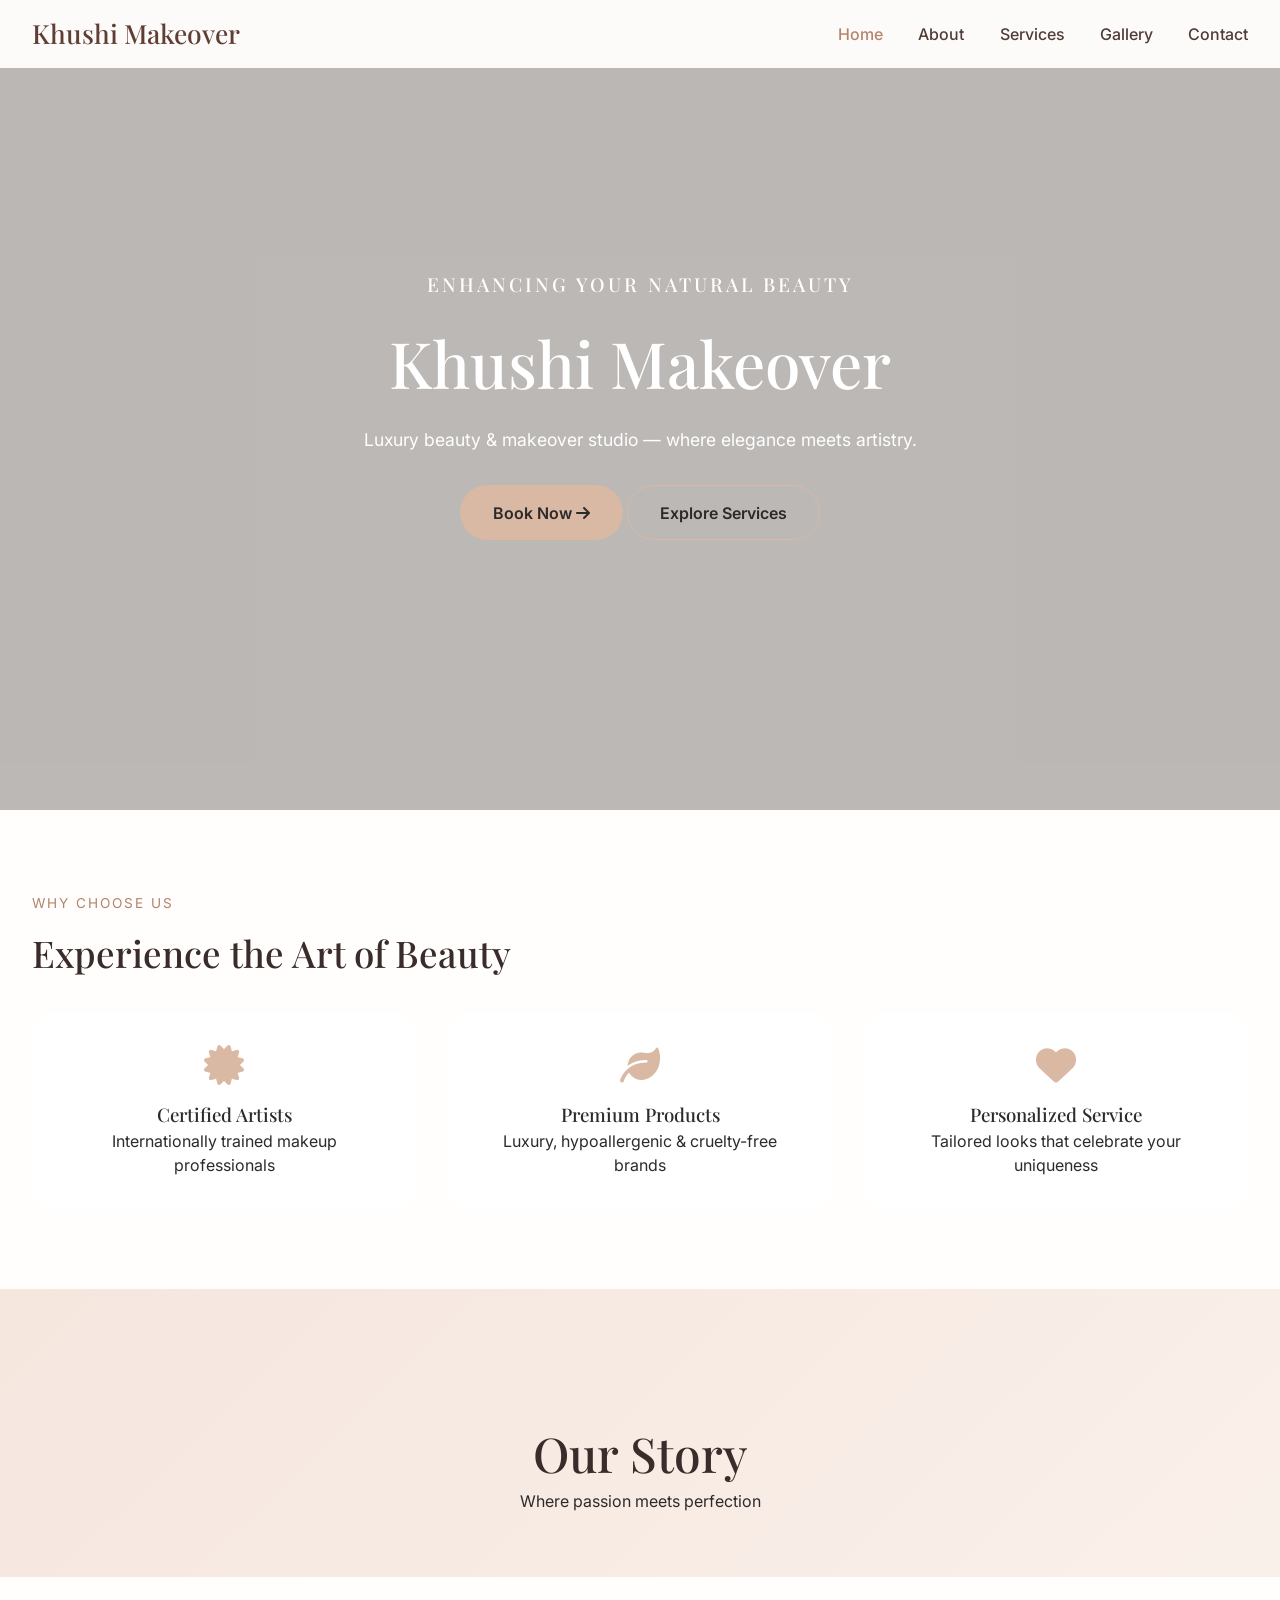
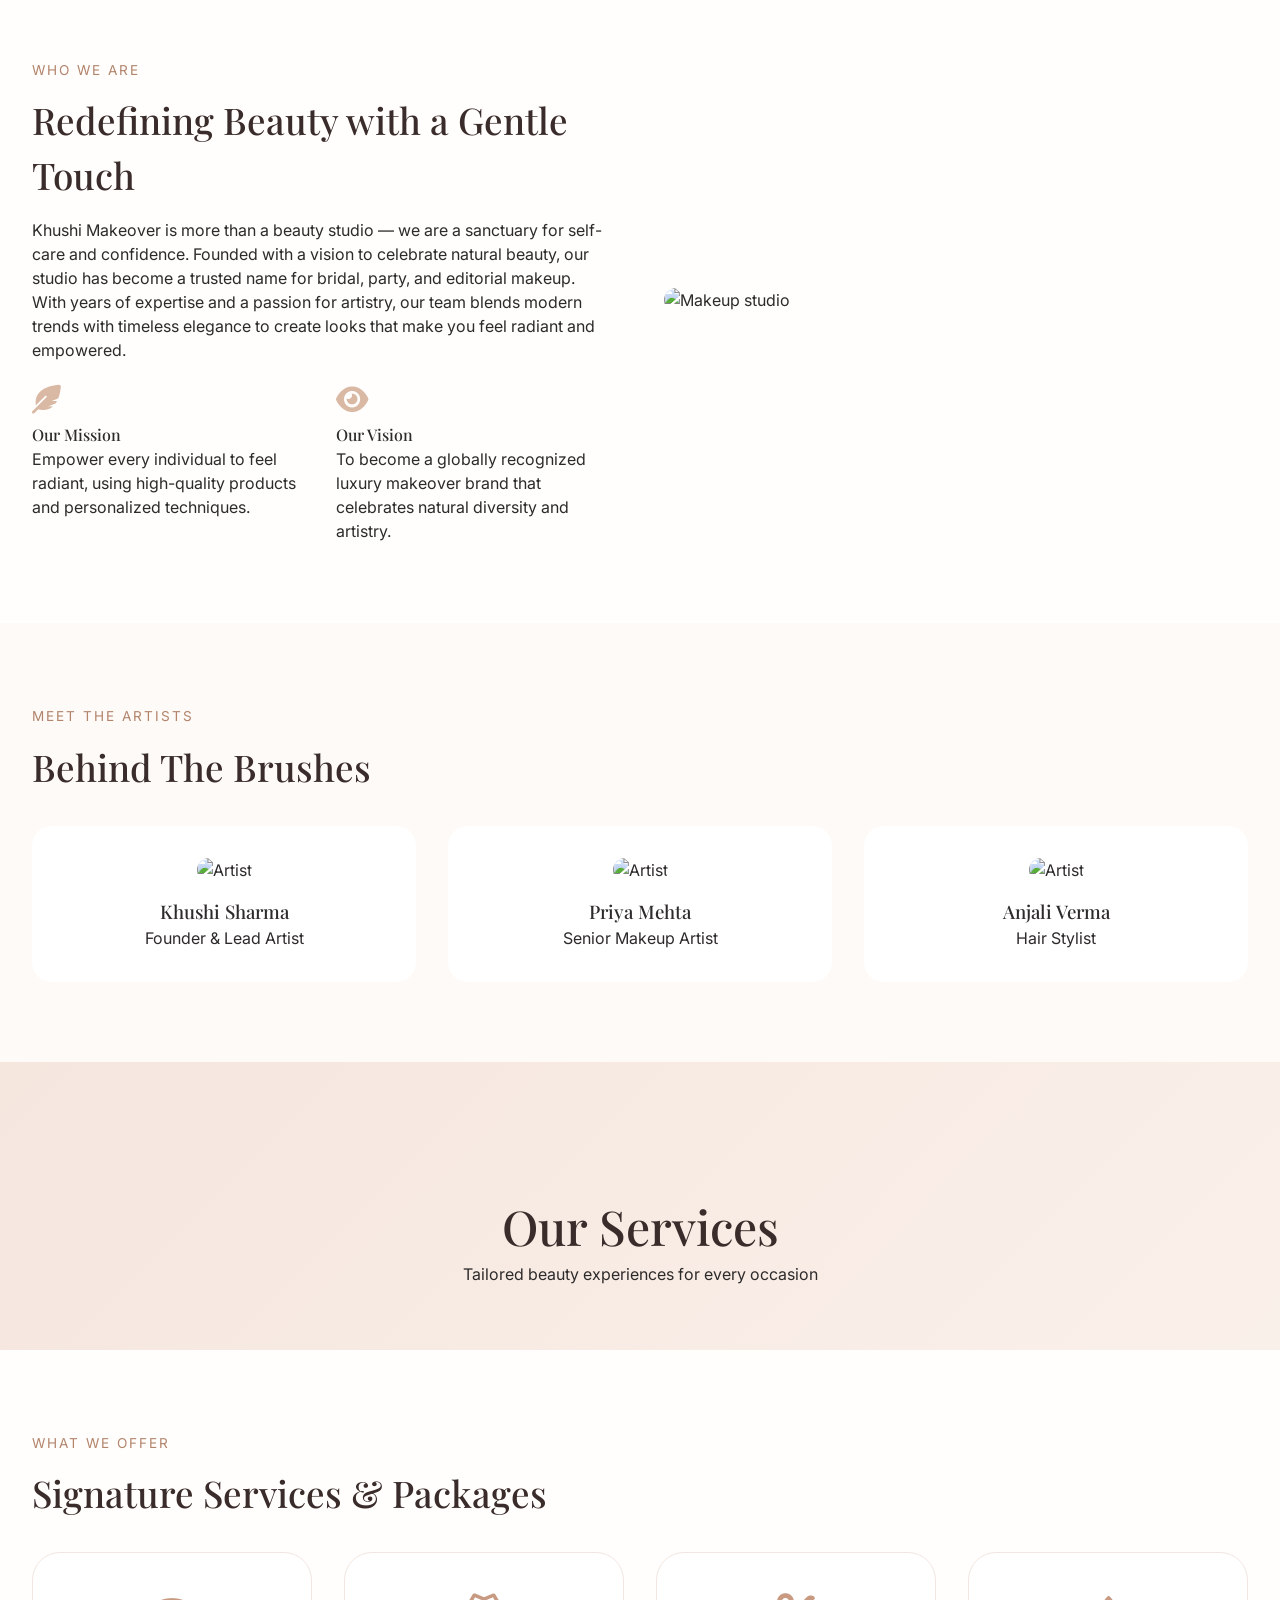
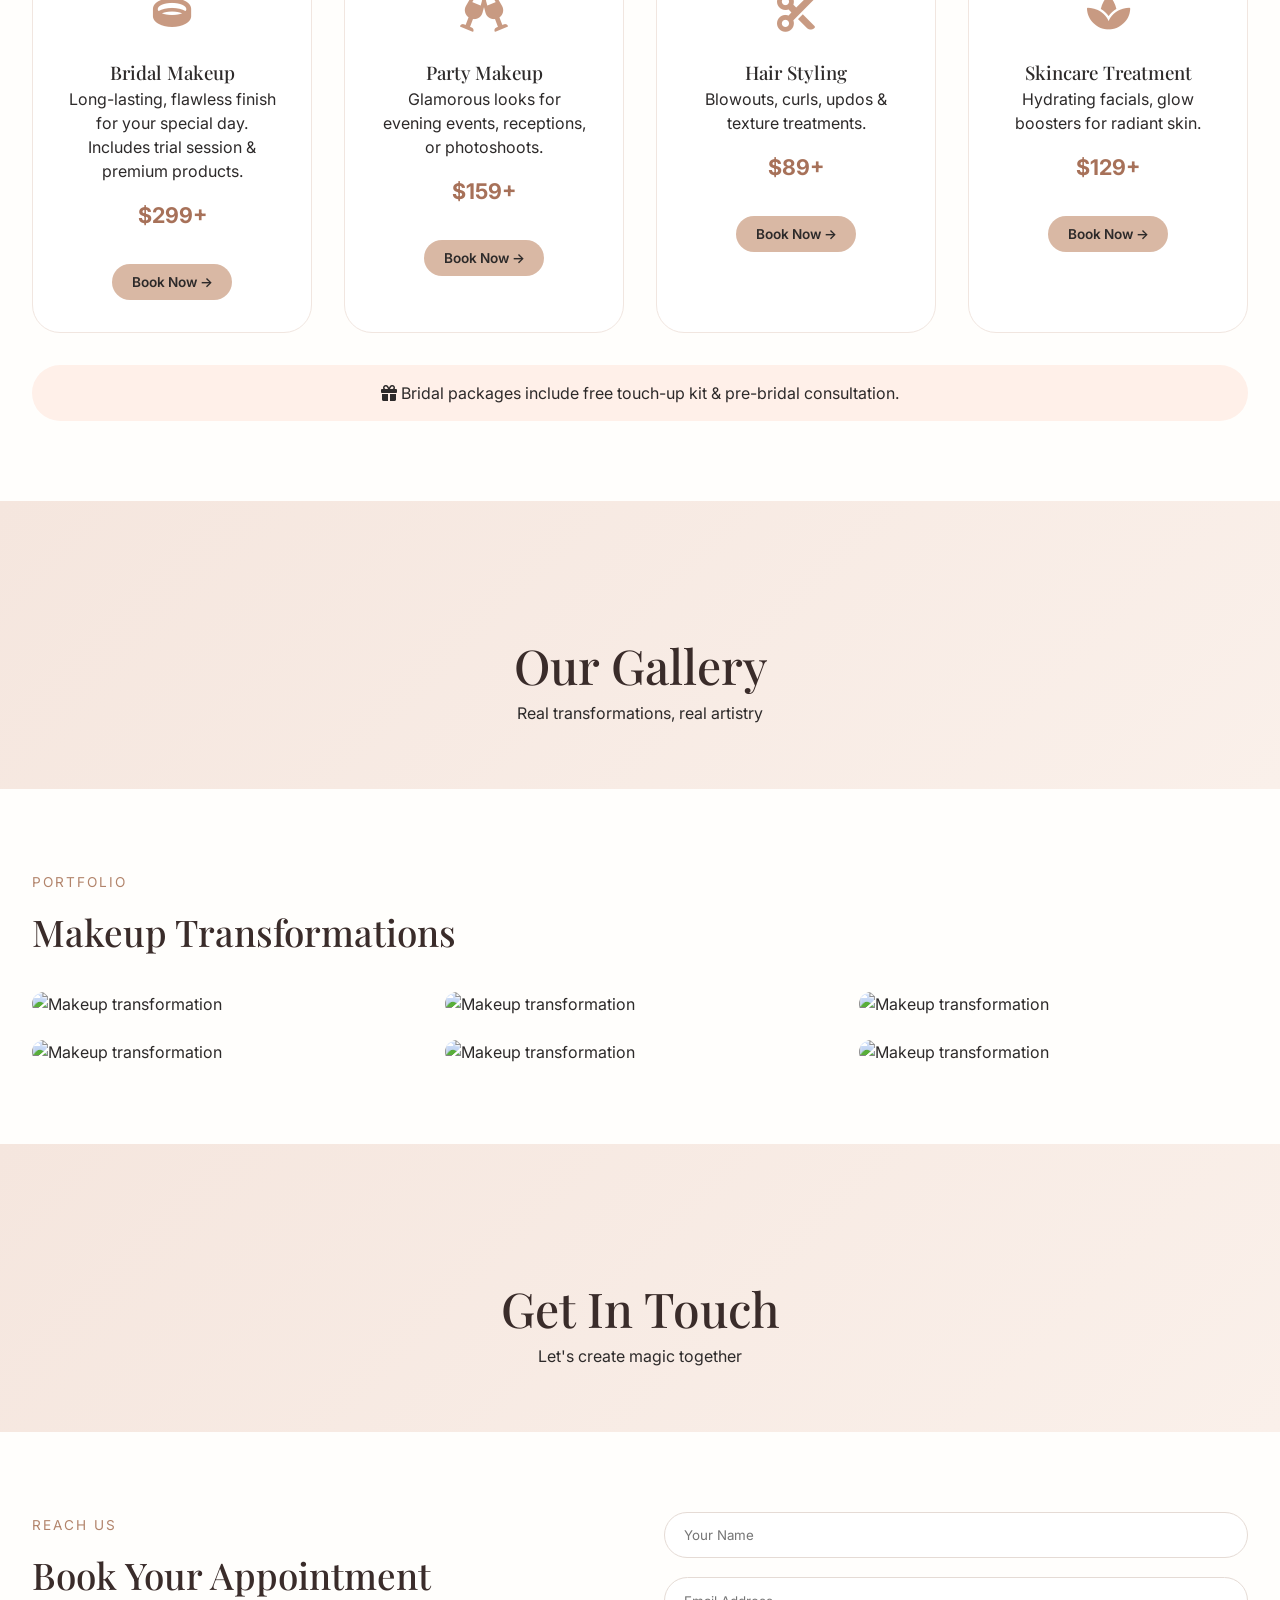
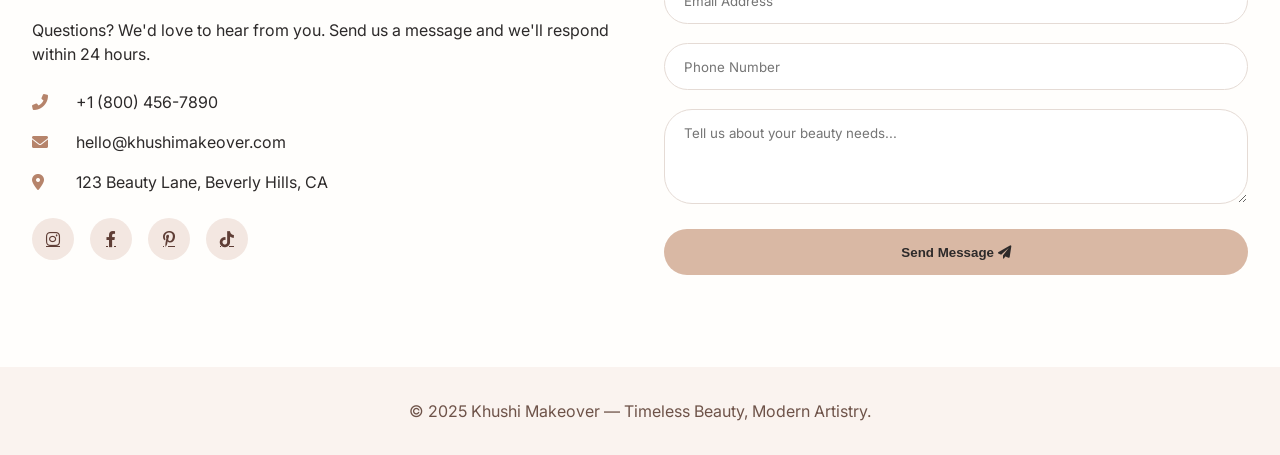
==== index.html @ b88fd7d0 "first commit" ====
<!DOCTYPE html>
<html lang="en">
<head>
  <meta charset="UTF-8">
  <meta name="viewport" content="width=device-width, initial-scale=1.0, viewport-fit=cover">
  <title>Khushi Makeover | Home - Enhancing Natural Beauty</title>
  <link href="https://fonts.googleapis.com/css2?family=Inter:opsz,wght@14..32,300;400;500;600;700&family=Playfair+Display:ital,wght@0,400;0,500;0,600;1,400&display=swap" rel="stylesheet">
  <link rel="stylesheet" href="https://cdnjs.cloudflare.com/ajax/libs/font-awesome/6.0.0-beta3/css/all.min.css">
  <link rel="stylesheet" href="style.css">
  <link rel="stylesheet" href="responsive.css">
</head>
<body>
  <header class="header">
    <div class="container nav-container">
      <div class="logo">
        <h1>Khushi Makeover</h1>
      </div>
      <button class="mobile-toggle" id="mobileToggle" aria-label="Menu">
        <i class="fas fa-bars"></i>
      </button>
      <nav class="navbar" id="navbar">
        <ul>
          <li><a href="index.html" class="active">Home</a></li>
          <li><a href="about.html">About</a></li>
          <li><a href="services.html">Services</a></li>
          <li><a href="gallery.html">Gallery</a></li>
          <li><a href="contact.html">Contact</a></li>
        </ul>
      </nav>
    </div>
  </header>

  <main>
    <section class="hero">
      <div class="hero-overlay"></div>
      <div class="container hero-content">
        <h2 class="hero-tagline">Enhancing Your Natural Beauty</h2>
        <h1 class="hero-brand">Khushi Makeover</h1>
        <p class="hero-desc">Luxury beauty & makeover studio — where elegance meets artistry.</p>
        <a href="contact.html" class="btn btn-primary cta-btn">Book Now <i class="fas fa-arrow-right"></i></a>
        <a href="services.html" class="btn btn-outline">Explore Services</a>
      </div>
    </section>

    <section class="features-preview section-pad">
      <div class="container">
        <div class="section-header">
          <span class="section-subtitle">Why Choose Us</span>
          <h2 class="section-title">Experience the Art of Beauty</h2>
        </div>
        <div class="features-grid">
          <div class="feature-item">
            <i class="fas fa-certificate"></i>
            <h3>Certified Artists</h3>
            <p>Internationally trained makeup professionals</p>
          </div>
          <div class="feature-item">
            <i class="fas fa-leaf"></i>
            <h3>Premium Products</h3>
            <p>Luxury, hypoallergenic & cruelty-free brands</p>
          </div>
          <div class="feature-item">
            <i class="fas fa-heart"></i>
            <h3>Personalized Service</h3>
            <p>Tailored looks that celebrate your uniqueness</p>
          </div>
        </div>
      </div>
    </section>
  </main>

  <main>
    <section class="page-hero about-hero">
      <div class="container">
        <h1>Our Story</h1>
        <p>Where passion meets perfection</p>
      </div>
    </section>

    <section class="about-main section-pad">
      <div class="container about-grid">
        <div class="about-text">
          <span class="section-subtitle">Who We Are</span>
          <h2 class="section-title">Redefining Beauty with a Gentle Touch</h2>
          <p>Khushi Makeover is more than a beauty studio — we are a sanctuary for self-care and confidence. Founded with a vision to celebrate natural beauty, our studio has become a trusted name for bridal, party, and editorial makeup.</p>
          <p>With years of expertise and a passion for artistry, our team blends modern trends with timeless elegance to create looks that make you feel radiant and empowered.</p>
          <div class="mission-vision">
            <div class="mv-block">
              <i class="fas fa-feather-alt"></i>
              <h4>Our Mission</h4>
              <p>Empower every individual to feel radiant, using high-quality products and personalized techniques.</p>
            </div>
            <div class="mv-block">
              <i class="fas fa-eye"></i>
              <h4>Our Vision</h4>
              <p>To become a globally recognized luxury makeover brand that celebrates natural diversity and artistry.</p>
            </div>
          </div>
        </div>
        <div class="about-image">
          <img src="https://images.unsplash.com/photo-1522335789203-aabd1fc54bc9?ixlib=rb-4.0.3&auto=format&fit=crop&w=800&q=80" alt="Makeup studio">
        </div>
      </div>
    </section>

    <section class="team-section section-pad light-bg">
      <div class="container">
        <div class="section-header">
          <span class="section-subtitle">Meet The Artists</span>
          <h2 class="section-title">Behind The Brushes</h2>
        </div>
        <div class="team-grid">
          <div class="team-card">
            <img src="https://images.unsplash.com/photo-1531123897727-8f129e1688ce?ixlib=rb-4.0.3&auto=format&fit=crop&w=400&q=80" alt="Artist">
            <h3>Khushi Sharma</h3>
            <p>Founder & Lead Artist</p>
          </div>
          <div class="team-card">
            <img src="https://images.unsplash.com/photo-1529626455594-4ff0802cfb7e?ixlib=rb-4.0.3&auto=format&fit=crop&w=400&q=80" alt="Artist">
            <h3>Priya Mehta</h3>
            <p>Senior Makeup Artist</p>
          </div>
          <div class="team-card">
            <img src="https://images.unsplash.com/photo-1534528741775-53994a69daeb?ixlib=rb-4.0.3&auto=format&fit=crop&w=400&q=80" alt="Artist">
            <h3>Anjali Verma</h3>
            <p>Hair Stylist</p>
          </div>
        </div>
      </div>
    </section>
  </main>

  <main>
    <section class="page-hero services-hero">
      <div class="container">
        <h1>Our Services</h1>
        <p>Tailored beauty experiences for every occasion</p>
      </div>
    </section>

    <section class="services-main section-pad">
      <div class="container">
        <div class="section-header">
          <span class="section-subtitle">What We Offer</span>
          <h2 class="section-title">Signature Services & Packages</h2>
        </div>
        <div class="services-grid">
          <div class="service-card">
            <div class="card-icon"><i class="fas fa-ring"></i></div>
            <h3>Bridal Makeup</h3>
            <p>Long-lasting, flawless finish for your special day. Includes trial session & premium products.</p>
            <div class="price">$299+</div>
            <a href="contact.html" class="btn-small">Book Now →</a>
          </div>
          <div class="service-card">
            <div class="card-icon"><i class="fas fa-glass-cheers"></i></div>
            <h3>Party Makeup</h3>
            <p>Glamorous looks for evening events, receptions, or photoshoots.</p>
            <div class="price">$159+</div>
            <a href="contact.html" class="btn-small">Book Now →</a>
          </div>
          <div class="service-card">
            <div class="card-icon"><i class="fas fa-cut"></i></div>
            <h3>Hair Styling</h3>
            <p>Blowouts, curls, updos & texture treatments.</p>
            <div class="price">$89+</div>
            <a href="contact.html" class="btn-small">Book Now →</a>
          </div>
          <div class="service-card">
            <div class="card-icon"><i class="fas fa-spa"></i></div>
            <h3>Skincare Treatment</h3>
            <p>Hydrating facials, glow boosters for radiant skin.</p>
            <div class="price">$129+</div>
            <a href="contact.html" class="btn-small">Book Now →</a>
          </div>
        </div>
        <div class="packages-info">
          <p><i class="fas fa-gift"></i> Bridal packages include free touch-up kit & pre-bridal consultation.</p>
        </div>
      </div>
    </section>
  </main>

  <main>
    <section class="page-hero gallery-hero">
      <div class="container">
        <h1>Our Gallery</h1>
        <p>Real transformations, real artistry</p>
      </div>
    </section>

    <section class="gallery-main section-pad">
      <div class="container">
        <div class="section-header">
          <span class="section-subtitle">Portfolio</span>
          <h2 class="section-title">Makeup Transformations</h2>
        </div>
        <div class="gallery-grid" id="galleryGrid"></div>
      </div>
      <div id="lightbox" class="lightbox">
        <span class="close-lightbox">&times;</span>
        <img class="lightbox-img" id="lightboxImg" alt="Expanded view">
      </div>
    </section>
  </main>

    <main>
    <section class="page-hero contact-hero">
      <div class="container">
        <h1>Get In Touch</h1>
        <p>Let's create magic together</p>
      </div>
    </section>

    <section class="contact-main section-pad">
      <div class="container contact-wrapper">
        <div class="contact-info">
          <span class="section-subtitle">Reach Us</span>
          <h2 class="section-title">Book Your Appointment</h2>
          <p>Questions? We'd love to hear from you. Send us a message and we'll respond within 24 hours.</p>
          <ul class="contact-details">
            <li><i class="fas fa-phone-alt"></i> +1 (800) 456-7890</li>
            <li><i class="fas fa-envelope"></i> hello@khushimakeover.com</li>
            <li><i class="fas fa-map-marker-alt"></i> 123 Beauty Lane, Beverly Hills, CA</li>
          </ul>
          <div class="social-icons">
            <a href="#"><i class="fab fa-instagram"></i></a>
            <a href="#"><i class="fab fa-facebook-f"></i></a>
            <a href="#"><i class="fab fa-pinterest-p"></i></a>
            <a href="#"><i class="fab fa-tiktok"></i></a>
          </div>
        </div>
        <div class="contact-form">
          <form id="contactForm">
            <div class="input-group">
              <input type="text" id="name" placeholder="Your Name" required>
            </div>
            <div class="input-group">
              <input type="email" id="email" placeholder="Email Address" required>
            </div>
            <div class="input-group">
              <input type="tel" id="phone" placeholder="Phone Number">
            </div>
            <div class="input-group">
              <textarea id="message" rows="4" placeholder="Tell us about your beauty needs..."></textarea>
            </div>
            <button type="submit" class="btn btn-primary full-width">Send Message <i class="fas fa-paper-plane"></i></button>
            <p id="formFeedback" class="form-feedback"></p>
          </form>
        </div>
      </div>
    </section>
  </main>

  <footer class="footer">
    <div class="container footer-container">
      <p>&copy; 2025 Khushi Makeover — Timeless Beauty, Modern Artistry.</p>
    </div>
  </footer>
  <script src="script.js"></script>
</body>
</html>
---- style.css ----
* {
  margin: 0;
  padding: 0;
  box-sizing: border-box;
}

body {
  font-family: 'Inter', sans-serif;
  background-color: #fffefc;
  color: #2d2a2a;
  line-height: 1.5;
}

.container {
  max-width: 1280px;
  margin: 0 auto;
  padding: 0 2rem;
}

.section-pad {
  padding: 5rem 0;
}

.light-bg {
  background-color: #fefaf7;
}

h1, h2, h3, h4, .logo h1 {
  font-family: 'Playfair Display', serif;
  font-weight: 500;
}

.section-subtitle {
  font-size: 0.85rem;
  text-transform: uppercase;
  letter-spacing: 2px;
  color: #b2846b;
  display: inline-block;
  margin-bottom: 0.75rem;
}

.section-title {
  font-size: 2.3rem;
  margin-bottom: 1rem;
  color: #3a2c2a;
}

.btn {
  display: inline-block;
  padding: 0.9rem 2rem;
  border-radius: 40px;
  text-decoration: none;
  font-weight: 600;
  transition: all 0.3s ease;
  border: 1px solid transparent;
}

.btn-primary {
  background: #d9b8a4;
  color: #2d2a2a;
}

.btn-primary:hover {
  background: #c7a18b;
  transform: translateY(-3px);
}

.btn-outline {
  background: transparent;
  border: 1px solid #d9b8a4;
  color: #2d2a2a;
}

.btn-outline:hover {
  background: #d9b8a4;
  transform: translateY(-3px);
}

.btn-small {
  display: inline-block;
  margin-top: 1rem;
  padding: 0.5rem 1.2rem;
  background: #d9b8a4;
  color: #2d2a2a;
  text-decoration: none;
  border-radius: 30px;
  font-size: 0.85rem;
  font-weight: 600;
  transition: all 0.3s;
}

.btn-small:hover {
  background: #c7a18b;
  transform: translateX(5px);
}

.header {
  position: fixed;
  top: 0;
  width: 100%;
  background: rgba(255, 254, 252, 0.96);
  backdrop-filter: blur(8px);
  z-index: 1000;
  padding: 0.9rem 0;
}

.nav-container {
  display: flex;
  justify-content: space-between;
  align-items: center;
  max-height: 200px;
}

.logo h1 {
  font-size: 1.65rem;
  color: #5f3e36;
}

.navbar ul {
  display: flex;
  gap: 2.2rem;
  list-style: none;
}

.navbar a {
  text-decoration: none;
  font-weight: 500;
  color: #4f3c37;
  transition: color 0.2s;
}

.navbar a:hover, .navbar a.active {
  color: #b6846b;
}

.mobile-toggle {
  display: none;
  background: none;
  border: none;
  font-size: 1.6rem;
  color: #5f3e36;
  cursor: pointer;
}

.hero {
  position: relative;
  min-height: 90vh;
  background: url('https://images.unsplash.com/photo-1512496015851-a90fb38f1f68?ixlib=rb-4.0.3&auto=format&fit=crop&w=2000&q=80') center/cover no-repeat;
  display: flex;
  align-items: center;
  text-align: center;
}

.hero-overlay {
  position: absolute;
  top: 0;
  left: 0;
  width: 100%;
  height: 100%;
  background: rgba(30, 20, 18, 0.3);
}

.hero-content {
  position: relative;
  z-index: 2;
  color: #fff;
}

.hero-brand {
  font-size: 4rem;
  margin-bottom: 1rem;
}

.hero-tagline {
  font-size: 1.2rem;
  letter-spacing: 3px;
  text-transform: uppercase;
  margin-bottom: 1rem;
}

.hero-desc {
  font-size: 1.1rem;
  margin-bottom: 2rem;
}

.features-grid, .team-grid {
  display: grid;
  grid-template-columns: repeat(auto-fit, minmax(250px, 1fr));
  gap: 2rem;
  margin-top: 2rem;
}

.feature-item, .team-card {
  text-align: center;
  padding: 2rem;
  background: #fff;
  border-radius: 20px;
  transition: all 0.3s;
}

.feature-item:hover, .team-card:hover {
  transform: translateY(-5px);
  box-shadow: 0 10px 30px rgba(0,0,0,0.05);
}

.feature-item i {
  font-size: 2.5rem;
  color: #d9b8a4;
  margin-bottom: 1rem;
}

.team-card img {
  width: 100%;
  height: 250px;
  object-fit: cover;
  border-radius: 20px;
  margin-bottom: 1rem;
}

.page-hero {
  background: linear-gradient(135deg, #f5e6de 0%, #faf0ea 100%);
  padding: 8rem 0 4rem;
  text-align: center;
}

.page-hero h1 {
  font-size: 3rem;
  color: #3a2c2a;
}

.about-grid {
  display: grid;
  grid-template-columns: 1fr 1fr;
  gap: 3rem;
  align-items: center;
}

.mission-vision {
  display: flex;
  gap: 2rem;
  margin-top: 1.5rem;
}

.mv-block i {
  font-size: 1.8rem;
  color: #d9b8a4;
  margin-bottom: 0.5rem;
}

.about-image img {
  width: 100%;
  border-radius: 28px;
  box-shadow: 0 20px 35px -12px rgba(0,0,0,0.1);
}

.services-grid {
  display: grid;
  grid-template-columns: repeat(auto-fit, minmax(260px, 1fr));
  gap: 2rem;
  margin: 2rem 0;
}

.service-card {
  background: #fff;
  padding: 2rem;
  border-radius: 28px;
  text-align: center;
  transition: all 0.3s;
  border: 1px solid #f1e6e0;
}

.service-card:hover {
  transform: translateY(-8px);
  box-shadow: 0 25px 35px -12px rgba(0,0,0,0.08);
}

.card-icon {
  font-size: 2.4rem;
  color: #c89a82;
  margin-bottom: 1rem;
}

.price {
  font-weight: 700;
  font-size: 1.35rem;
  color: #a77159;
  margin: 1rem 0;
}

.packages-info {
  text-align: center;
  background: #fff0e9;
  border-radius: 60px;
  padding: 1rem;
}

.gallery-grid {
  display: grid;
  grid-template-columns: repeat(auto-fill, minmax(300px, 1fr));
  gap: 1.5rem;
  margin-top: 2rem;
}

.gallery-item {
  overflow: hidden;
  border-radius: 20px;
  cursor: pointer;
}

.gallery-item img {
  width: 100%;
  height: 320px;
  object-fit: cover;
  transition: transform 0.4s;
}

.gallery-item:hover img {
  transform: scale(1.05);
}

.lightbox {
  display: none;
  position: fixed;
  top: 0;
  left: 0;
  width: 100%;
  height: 100%;
  background: rgba(0,0,0,0.9);
  justify-content: center;
  align-items: center;
  z-index: 2000;
}

.lightbox-img {
  max-width: 85%;
  max-height: 85%;
  border-radius: 20px;
}

.close-lightbox {
  position: absolute;
  top: 30px;
  right: 40px;
  font-size: 2.8rem;
  color: white;
  cursor: pointer;
}

.contact-wrapper {
  display: grid;
  grid-template-columns: 1fr 1fr;
  gap: 3rem;
}

.contact-details {
  list-style: none;
  margin: 1.5rem 0;
}

.contact-details li {
  margin: 1rem 0;
  display: flex;
  align-items: center;
  gap: 12px;
}

.contact-details i {
  width: 32px;
  color: #b6846b;
}

.social-icons {
  display: flex;
  gap: 1rem;
  margin-top: 1.5rem;
}

.social-icons a {
  background: #f3e7e1;
  width: 42px;
  height: 42px;
  display: flex;
  align-items: center;
  justify-content: center;
  border-radius: 50%;
  color: #5f3e36;
  transition: all 0.3s;
}

.social-icons a:hover {
  background: #d9b8a4;
  color: white;
  transform: translateY(-3px);
}

.input-group {
  margin-bottom: 1.2rem;
}

input, textarea {
  width: 100%;
  padding: 0.9rem 1.2rem;
  border: 1px solid #e5dbd5;
  border-radius: 28px;
  font-family: 'Inter', sans-serif;
}

input:focus, textarea:focus {
  outline: none;
  border-color: #d9b8a4;
}

.full-width {
  width: 100%;
}

.form-feedback {
  margin-top: 12px;
  font-size: 0.85rem;
}

.footer {
  background: #faf3ef;
  padding: 2rem 0;
  text-align: center;
  color: #6e5349;
}
---- responsive.css ----
/* Tablet - 992px and below */
@media (max-width: 992px) {
  .container {
    padding: 0 1.8rem;
  }
  
  .section-title {
    font-size: 2rem;
  }
  
  .hero-brand {
    font-size: 3rem;
  }
  
  .about-grid,
  .contact-wrapper {
    grid-template-columns: 1fr;
    gap: 2rem;
  }
  
  .about-image {
    order: -1;
  }
  
  .about-image img {
    max-height: 400px;
    object-fit: cover;
  }
  
  .page-hero h1 {
    font-size: 2.5rem;
  }
  
  .page-hero {
    padding: 7rem 0 3rem;
  }
}

/* Mobile - 768px and below */
@media (max-width: 768px) {
  .mobile-toggle {
    display: block;
  }
  
  .navbar {
    position: fixed;
    top: 70px;
    left: -100%;
    width: 80%;
    max-width: 300px;
    background: #fffefc;
    box-shadow: 0 10px 30px rgba(0,0,0,0.1);
    padding: 2rem;
    border-radius: 0 20px 20px 0;
    transition: left 0.3s ease;
    z-index: 999;
    height: calc(100vh - 70px);
    overflow-y: auto;
  }
  
  .navbar.active {
    left: 0;
  }
  
  .navbar ul {
    flex-direction: column;
    gap: 1.2rem;
  }
  
  .navbar a {
    font-size: 1.1rem;
    display: block;
    padding: 0.5rem 0;
  }

  .logo h1

  {
    font-size: 1rem;
  }
  
  .section-pad {
    padding: 3rem 0;
  }
  
  .hero {
    min-height: 80vh;
  }
  
  .hero-brand {
    font-size: 2.2rem;
  }
  
  .hero-tagline {
    font-size: 0.9rem;
    letter-spacing: 2px;
  }
  
  .hero-desc {
    font-size: 0.95rem;
    padding: 0 1rem;
  }
  
  .btn {
    padding: 0.7rem 1.5rem;
    font-size: 0.9rem;
    margin: 0.3rem;
  }
  
  .section-title {
    font-size: 1.6rem;
  }
  
  .services-grid,
  .features-grid,
  .team-grid,
  .gallery-grid {
    grid-template-columns: 1fr;
    gap: 1.2rem;
  }
  
  .service-card {
    padding: 1.5rem;
  }
  
  .gallery-item img {
    height: 280px;
  }
  
  .mission-vision {
    flex-direction: column;
    gap: 1.2rem;
  }
  
  .contact-details li {
    font-size: 0.9rem;
  }
  
  .team-card img {
    height: 220px;
  }
  
  .page-hero h1 {
    font-size: 2rem;
  }
  
  .page-hero p {
    font-size: 0.9rem;
  }
  
  .packages-info {
    font-size: 0.85rem;
    padding: 0.8rem;
  }
  
  .lightbox-img {
    max-width: 90%;
    max-height: 60%;
  }
  
  .close-lightbox {
    top: 20px;
    right: 20px;
    font-size: 2rem;
  }
}

/* Small Mobile - 480px and below */
@media (max-width: 480px) {
  .container {
    padding: 0 1rem;
  }
  
  .hero-brand {
    font-size: 1.8rem;
  }
  
  .hero-tagline {
    font-size: 0.75rem;
    letter-spacing: 1.5px;
  }
  
  .hero-desc {
    font-size: 0.85rem;
  }
  
  .section-title {
    font-size: 1.4rem;
  }
  
  .section-subtitle {
    font-size: 0.7rem;
  }
  
  .btn {
    padding: 0.6rem 1.2rem;
    font-size: 0.85rem;
  }
  
  .service-card h3 {
    font-size: 1.2rem;
  }
  
  .price {
    font-size: 1.2rem;
  }
  
  .gallery-item img {
    height: 240px;
  }
  
  .contact-details li {
    font-size: 0.8rem;
    flex-wrap: wrap;
  }
  
  .social-icons a {
    width: 38px;
    height: 38px;
    font-size: 1rem;
  }
  
  input, textarea {
    padding: 0.7rem 1rem;
    font-size: 0.9rem;
  }
  
  .feature-item, .team-card {
    padding: 1.2rem;
  }
  
  .footer {
    padding: 1.2rem 0;
    font-size: 0.8rem;
  }
  
  .page-hero {
    padding: 6rem 0 2rem;
  }
  
  .page-hero h1 {
    font-size: 1.6rem;
  }
}

/* Landscape mode for mobile */
@media (max-width: 768px) and (orientation: landscape) {
  .hero {
    min-height: 100vh;
  }
  
  .navbar {
    height: calc(100vh - 70px);
  }
  
  .gallery-item img {
    height: 200px;
  }
  
  .section-pad {
    padding: 2rem 0;
  }
}

/* Very small devices */
@media (max-width: 360px) {
  .hero-brand {
    font-size: 1.5rem;
  }
  
  .btn {
    display: block;
    width: 90%;
    margin: 0.5rem auto;
    text-align: center;
  }
  
  .hero-content .btn {
    display: block;
    width: 80%;
  }
}
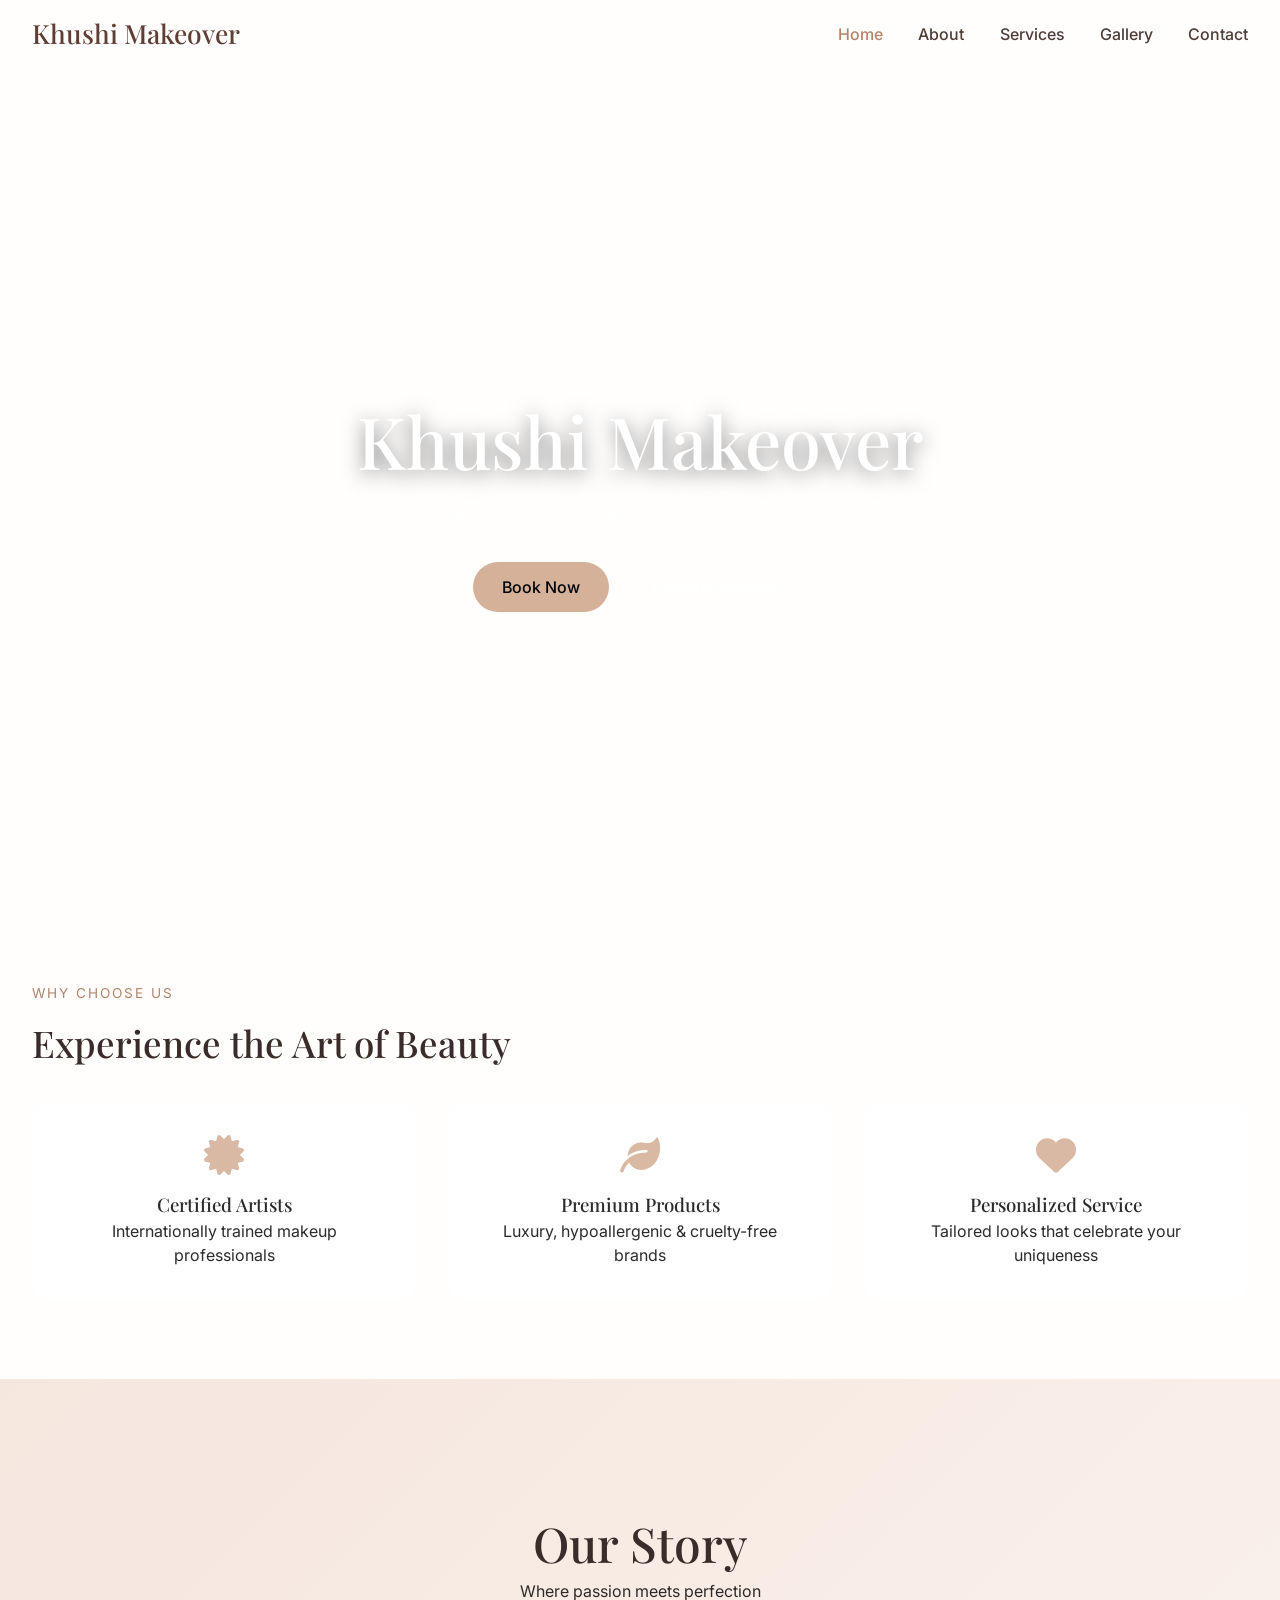
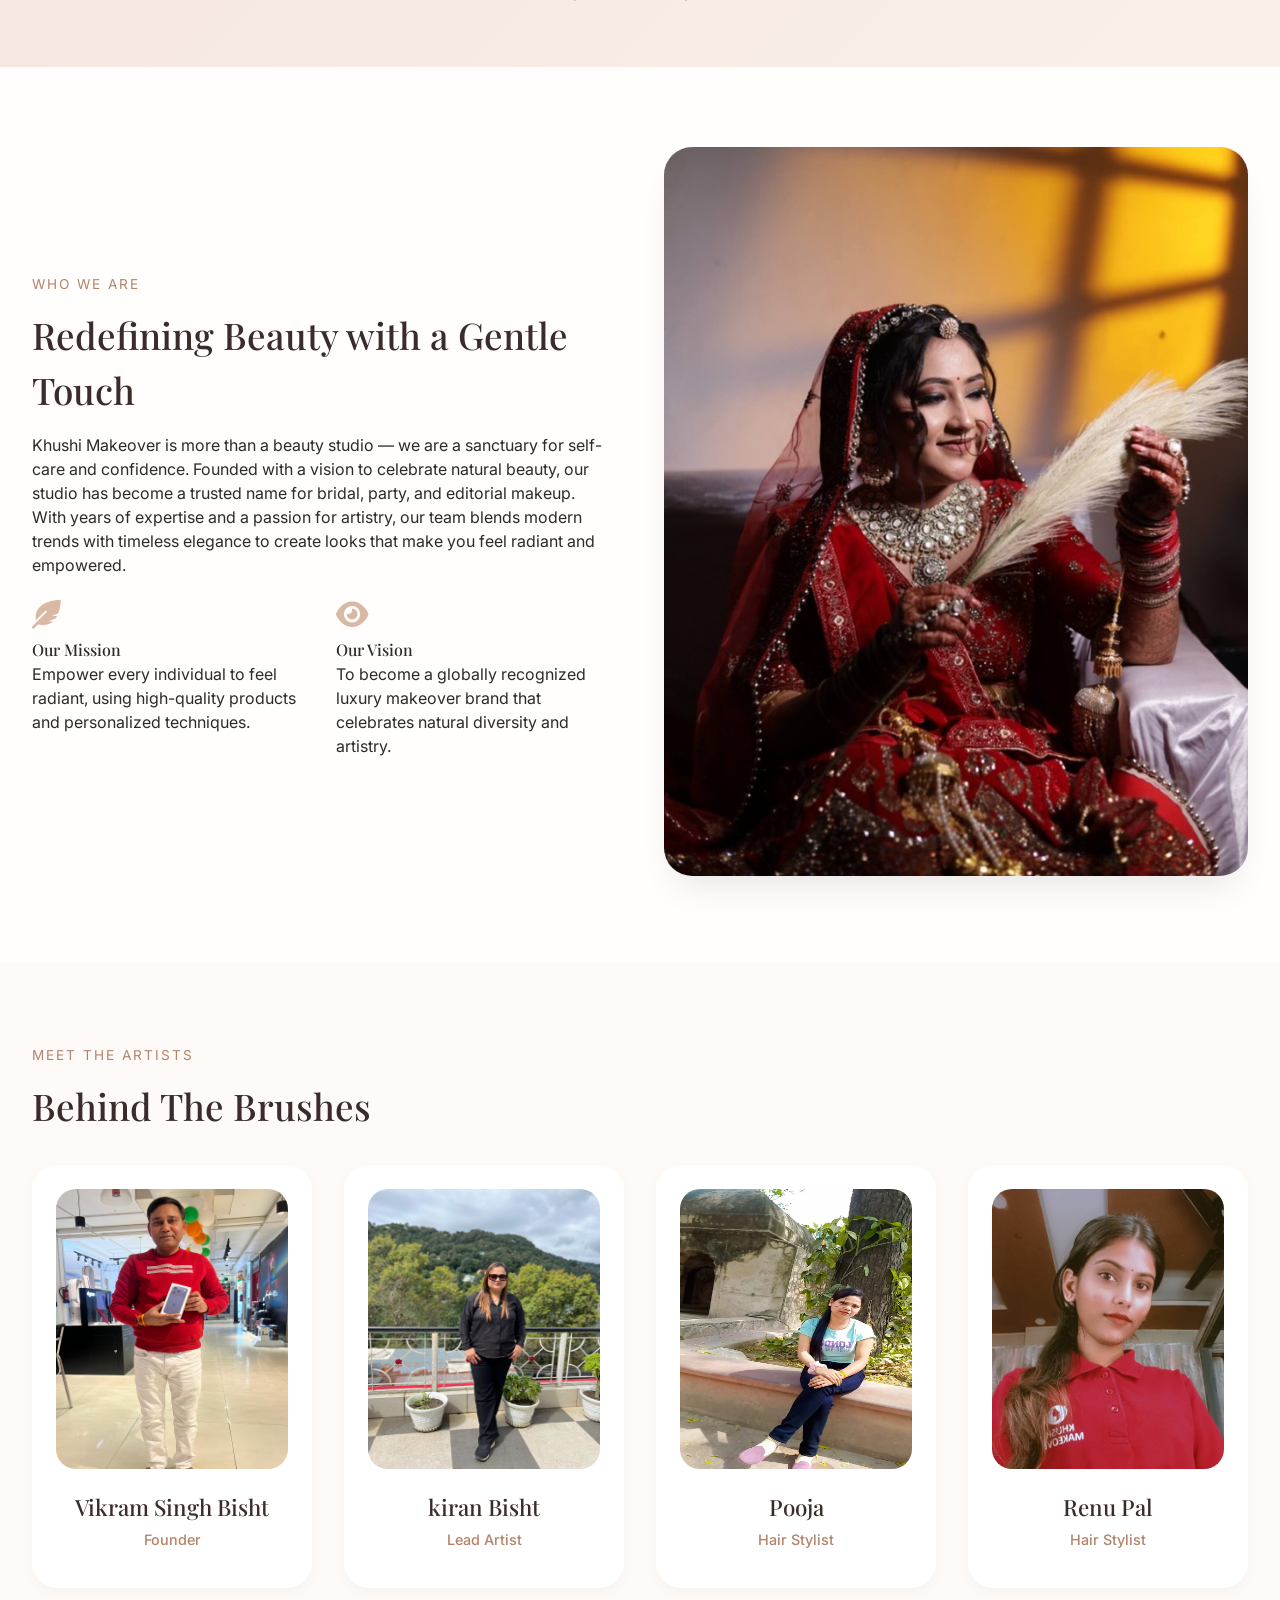
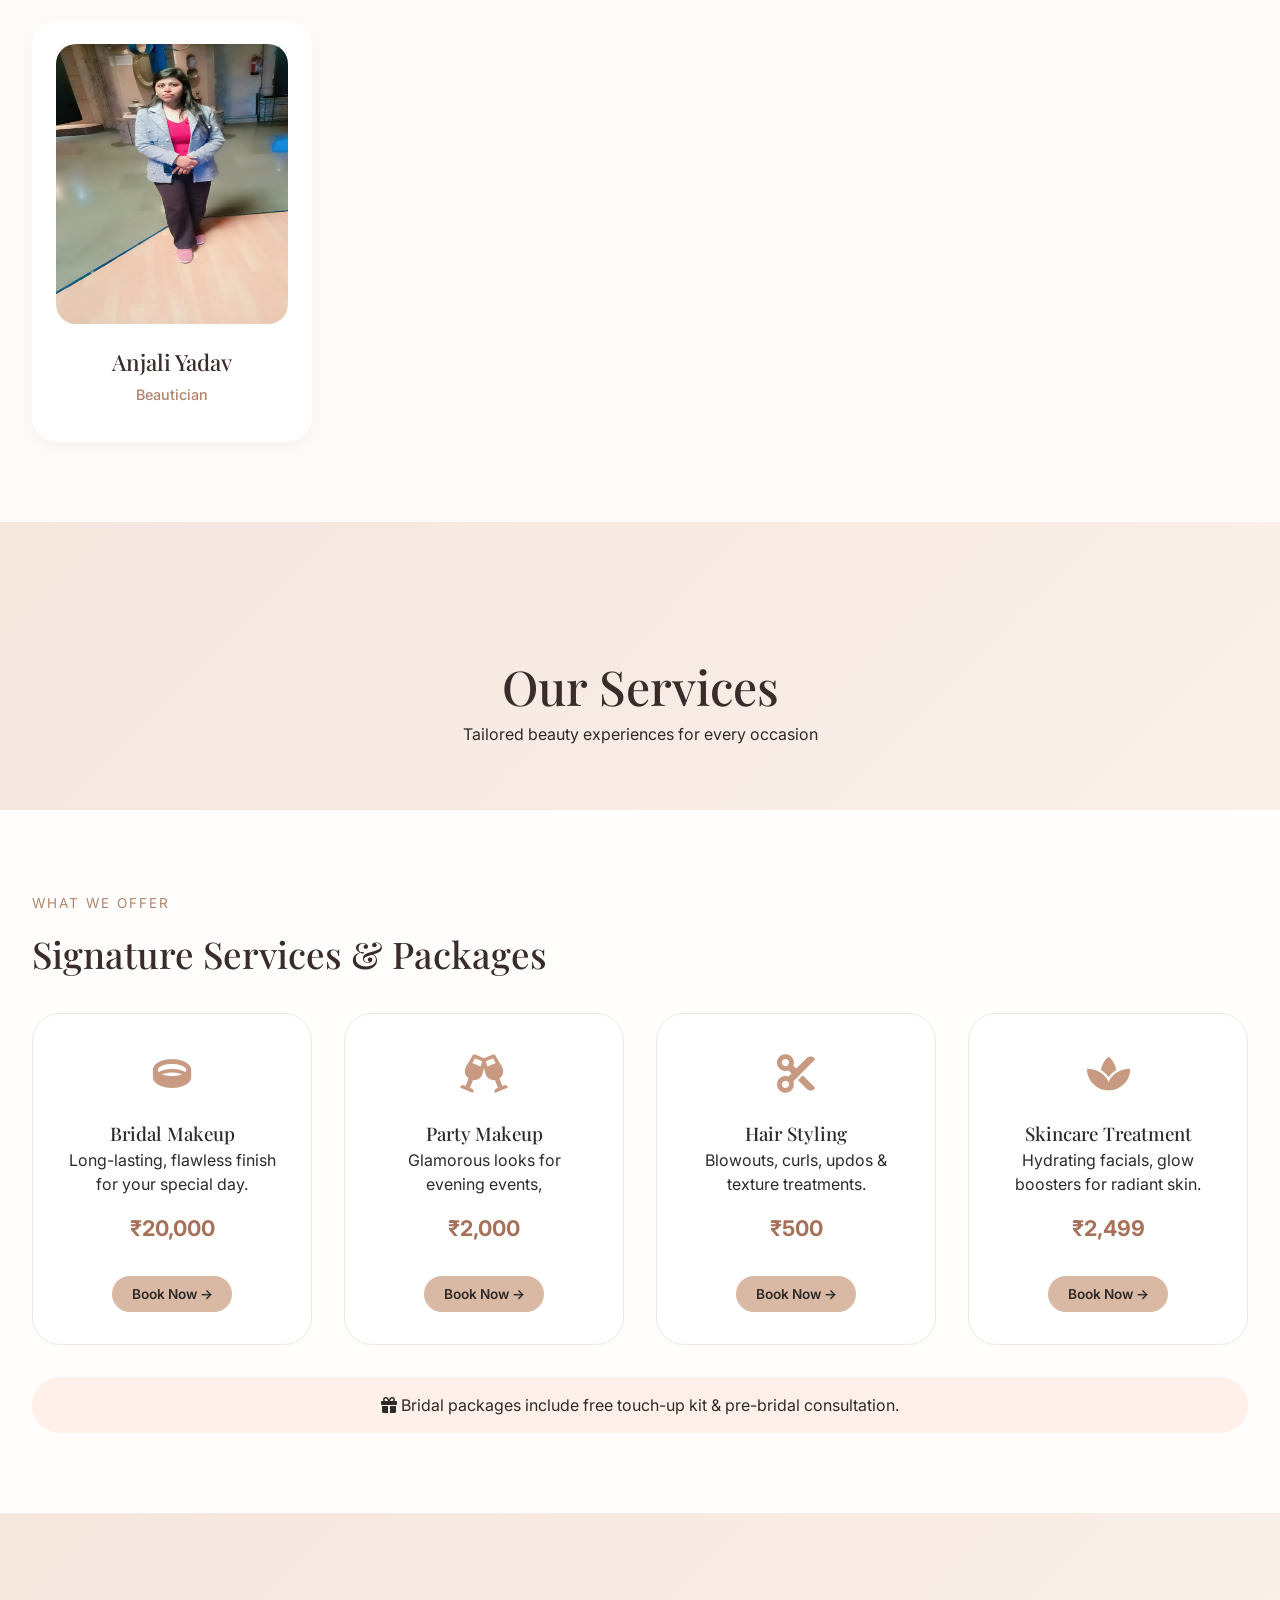
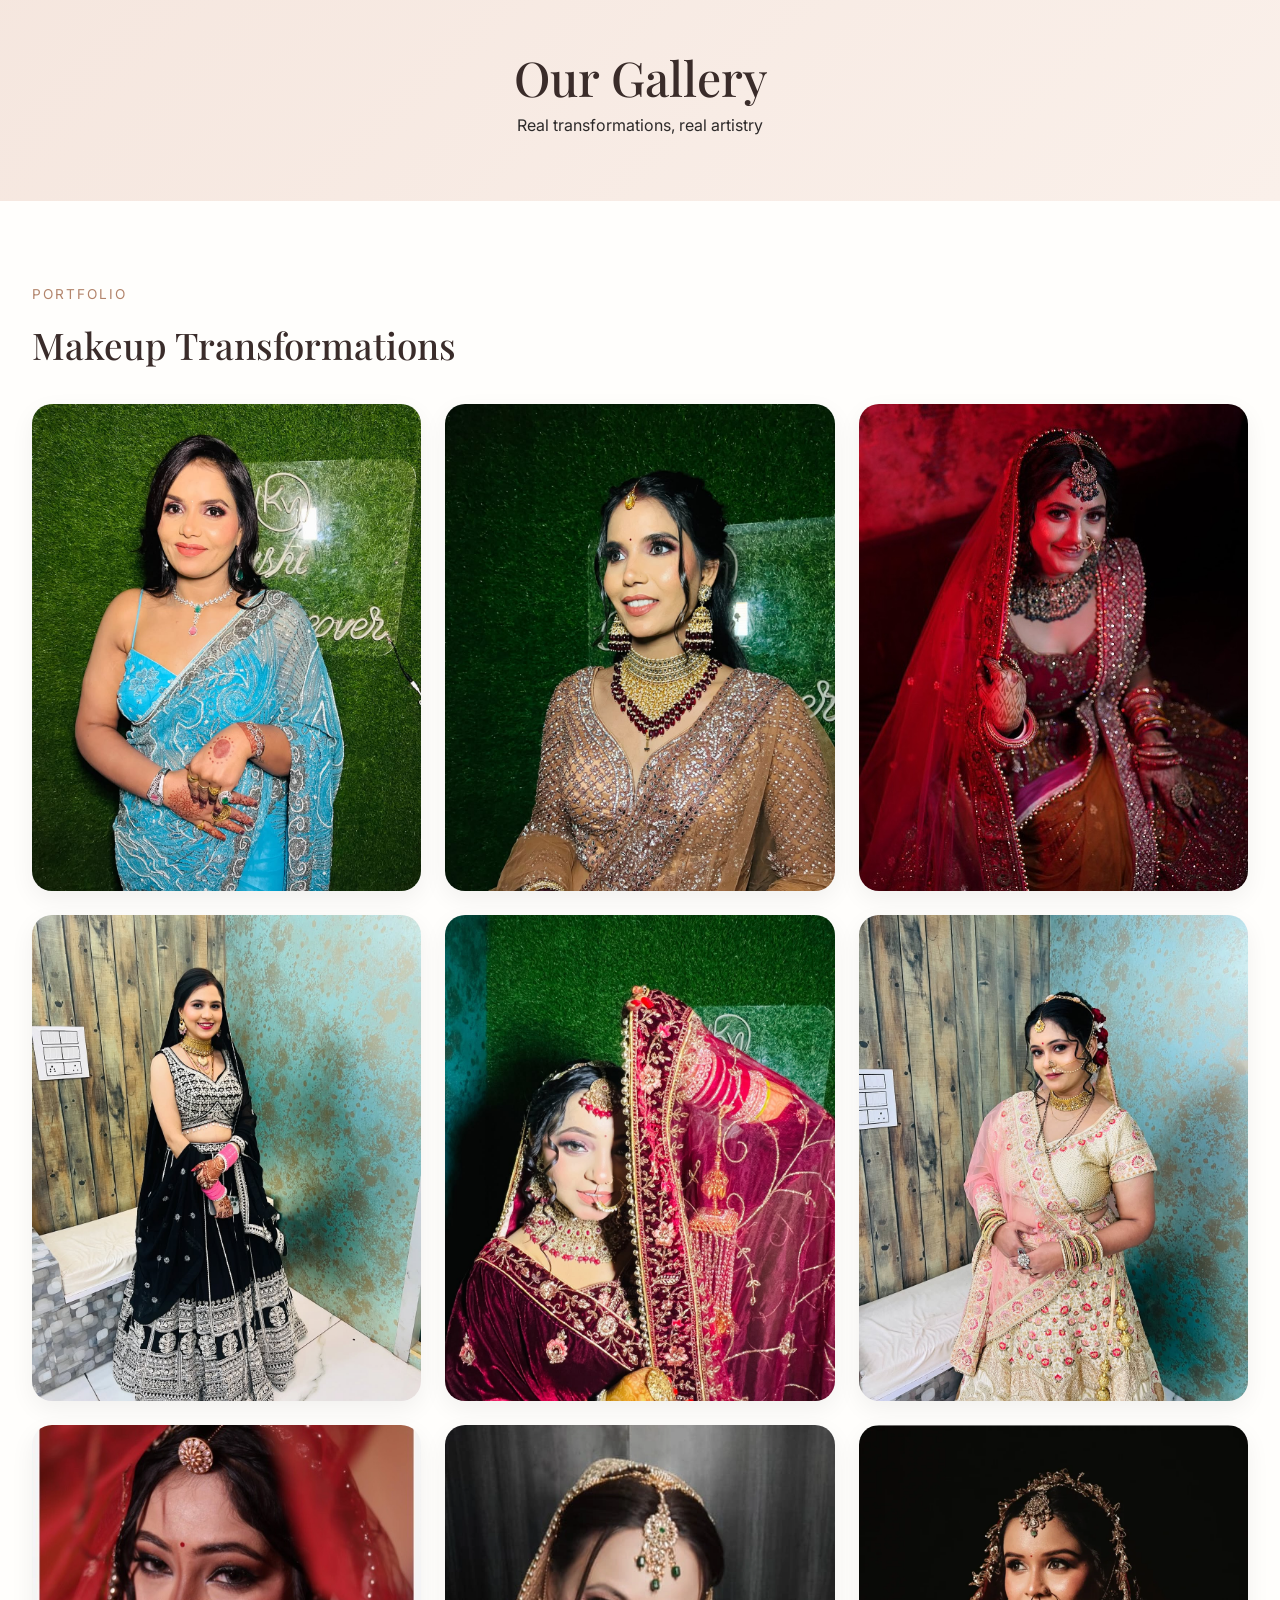
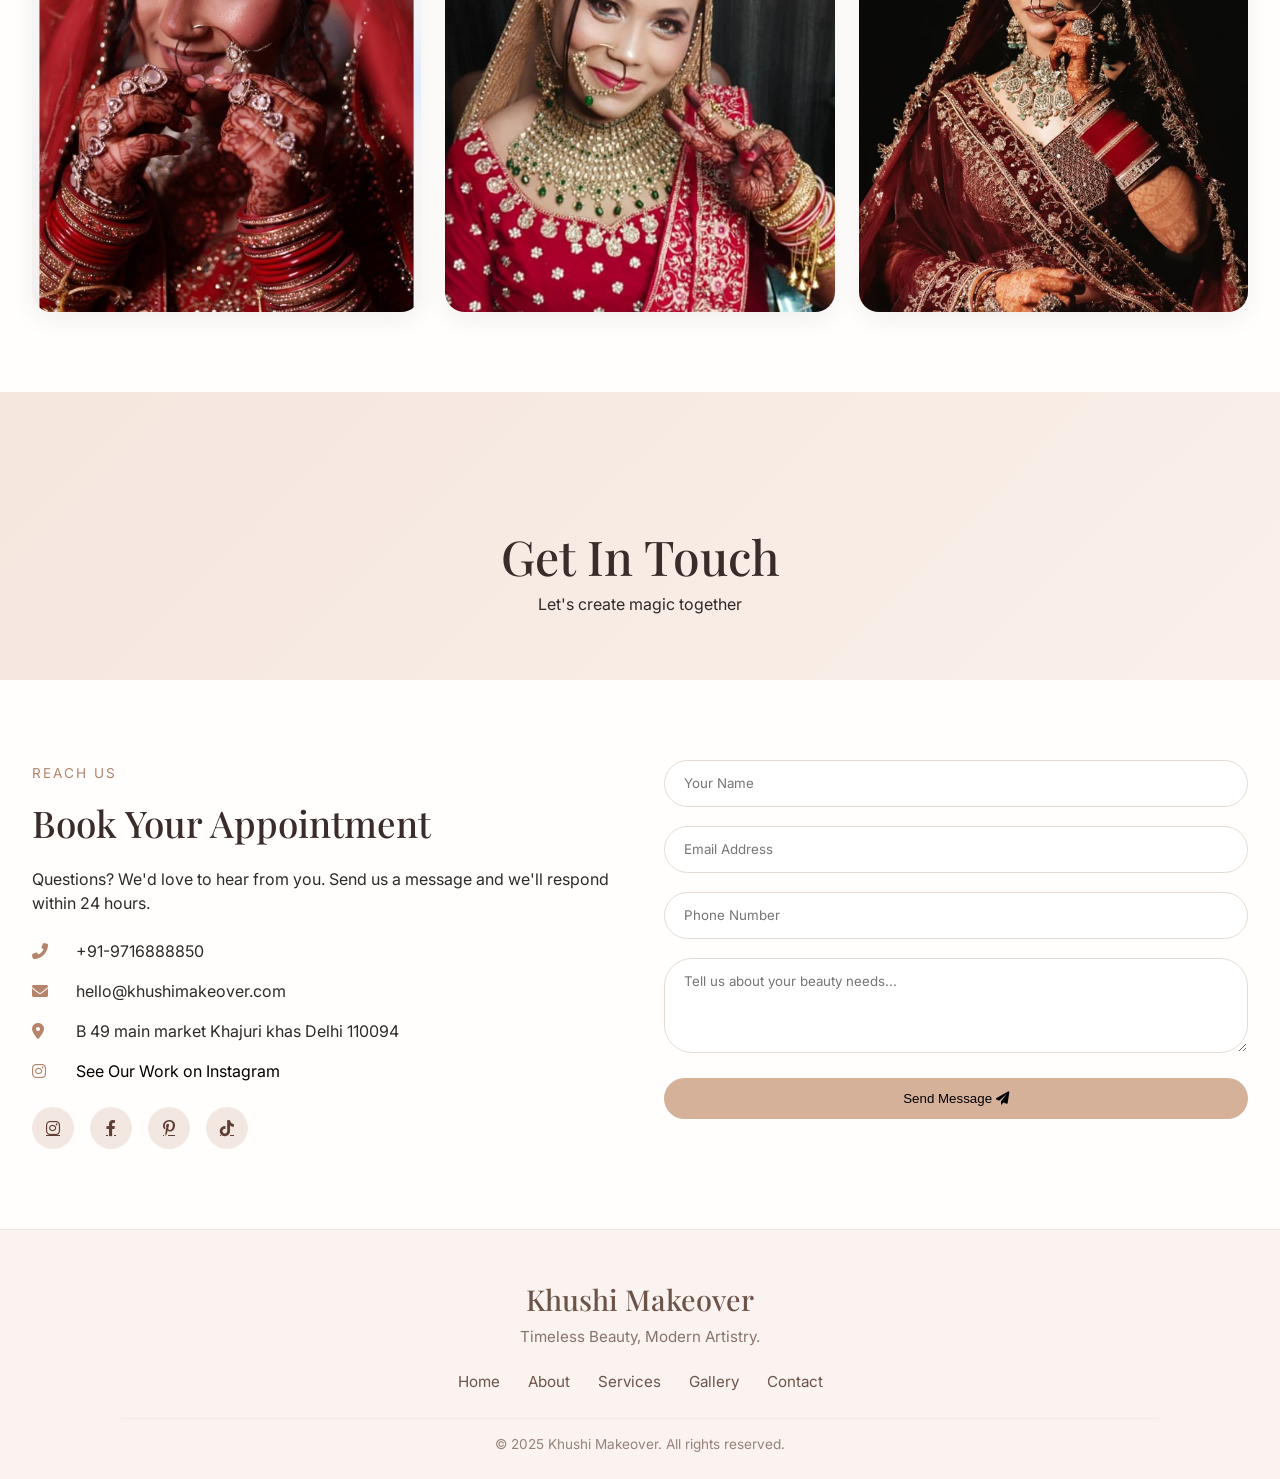
==== commit 3acaf82b: "final work" ====
--- a/index.html
+++ b/index.html
@@ -3,7 +3,18 @@
 <head>
   <meta charset="UTF-8">
   <meta name="viewport" content="width=device-width, initial-scale=1.0, viewport-fit=cover">
-  <title>Khushi Makeover | Home - Enhancing Natural Beauty</title>
+  <title>Khushi Makeover - Best Salon</title>
+
+<meta name="description" content="Khushi Makeover provides professional salon and beauty services including makeup, hair styling, bridal makeup and more. Book your appointment today.">
+
+<meta name="keywords" content="salon, beauty parlour, makeup, bridal makeup, hair styling, facial, khushi makeover">
+
+<meta name="author" content="Khushi Makeover">
+
+<meta name="viewport" content="width=device-width, initial-scale=1.0">
+
+<meta name="robots" content="index, follow">
+
   <link href="https://fonts.googleapis.com/css2?family=Inter:opsz,wght@14..32,300;400;500;600;700&family=Playfair+Display:ital,wght@0,400;0,500;0,600;1,400&display=swap" rel="stylesheet">
   <link rel="stylesheet" href="https://cdnjs.cloudflare.com/ajax/libs/font-awesome/6.0.0-beta3/css/all.min.css">
   <link rel="stylesheet" href="style.css">
@@ -31,16 +42,21 @@
   </header>
 
   <main>
-    <section class="hero">
-      <div class="hero-overlay"></div>
-      <div class="container hero-content">
-        <h2 class="hero-tagline">Enhancing Your Natural Beauty</h2>
-        <h1 class="hero-brand">Khushi Makeover</h1>
-        <p class="hero-desc">Luxury beauty & makeover studio — where elegance meets artistry.</p>
-        <a href="contact.html" class="btn btn-primary cta-btn">Book Now <i class="fas fa-arrow-right"></i></a>
-        <a href="services.html" class="btn btn-outline">Explore Services</a>
-      </div>
-    </section>
+<section class="hero">
+  <video autoplay muted loop playsinline class="hero-video">
+    <source src="video/hero.mp4" type="video/mp4">
+  </video>
+
+  <div class="hero-overlay"></div>
+
+  <div class="container hero-content">
+    <h2 class="hero-tagline">Enhancing Your Natural Beauty</h2>
+    <h1 class="hero-brand">Khushi Makeover</h1>
+    <p class="hero-desc">Luxury beauty & makeover studio — where elegance meets artistry.</p>
+    <a href="contact.html" class="btn btn-primary cta-btn">Book Now</a>
+    <a href="services.html" class="btn btn-outline">Explore Services</a>
+  </div>
+</section>
 
     <section class="features-preview section-pad">
       <div class="container">
@@ -98,7 +114,7 @@
           </div>
         </div>
         <div class="about-image">
-          <img src="https://images.unsplash.com/photo-1522335789203-aabd1fc54bc9?ixlib=rb-4.0.3&auto=format&fit=crop&w=800&q=80" alt="Makeup studio">
+          <img src="images/aboutimg.jpg" alt="Makeup studio">
         </div>
       </div>
     </section>
@@ -109,21 +125,33 @@
           <span class="section-subtitle">Meet The Artists</span>
           <h2 class="section-title">Behind The Brushes</h2>
         </div>
+        
         <div class="team-grid">
           <div class="team-card">
-            <img src="https://images.unsplash.com/photo-1531123897727-8f129e1688ce?ixlib=rb-4.0.3&auto=format&fit=crop&w=400&q=80" alt="Artist">
-            <h3>Khushi Sharma</h3>
-            <p>Founder & Lead Artist</p>
-          </div>
-          <div class="team-card">
-            <img src="https://images.unsplash.com/photo-1529626455594-4ff0802cfb7e?ixlib=rb-4.0.3&auto=format&fit=crop&w=400&q=80" alt="Artist">
-            <h3>Priya Mehta</h3>
-            <p>Senior Makeup Artist</p>
-          </div>
-          <div class="team-card">
-            <img src="https://images.unsplash.com/photo-1534528741775-53994a69daeb?ixlib=rb-4.0.3&auto=format&fit=crop&w=400&q=80" alt="Artist">
-            <h3>Anjali Verma</h3>
+            <img src="images/vikram.jpeg" alt="Artist">
+            <h3>Vikram Singh Bisht</h3>
+            <p>Founder</p>
+          </div>
+          <div class="team-card">
+            <img src="images/kiran.jpeg" alt="Artist">
+            <h3> kiran Bisht</h3>
+            <p>Lead Artist</p>
+          </div>
+          <div class="team-card">
+            <img src="images/pooja.jpeg" alt="Artist">
+            <h3>Pooja</h3>
             <p>Hair Stylist</p>
+          </div>
+          <div class="team-card">
+            <img src="images/renu.jpeg" alt="Artist">
+            <h3>Renu Pal</h3>
+            <p>Hair Stylist</p>
+          </div>
+
+          <div class="team-card">
+            <img src="images/anjali.jpeg" alt="Artist">
+            <h3>Anjali Yadav</h3>
+            <p>Beautician</p>
           </div>
         </div>
       </div>
@@ -148,29 +176,29 @@
           <div class="service-card">
             <div class="card-icon"><i class="fas fa-ring"></i></div>
             <h3>Bridal Makeup</h3>
-            <p>Long-lasting, flawless finish for your special day. Includes trial session & premium products.</p>
-            <div class="price">$299+</div>
+            <p>Long-lasting, flawless finish for your special day.</p>
+            <div class="price">₹20,000</div>
             <a href="contact.html" class="btn-small">Book Now →</a>
           </div>
           <div class="service-card">
             <div class="card-icon"><i class="fas fa-glass-cheers"></i></div>
             <h3>Party Makeup</h3>
-            <p>Glamorous looks for evening events, receptions, or photoshoots.</p>
-            <div class="price">$159+</div>
+            <p>Glamorous looks for evening events,</p>
+            <div class="price">₹2,000</div>
             <a href="contact.html" class="btn-small">Book Now →</a>
           </div>
           <div class="service-card">
             <div class="card-icon"><i class="fas fa-cut"></i></div>
             <h3>Hair Styling</h3>
             <p>Blowouts, curls, updos & texture treatments.</p>
-            <div class="price">$89+</div>
+            <div class="price">₹500</div>
             <a href="contact.html" class="btn-small">Book Now →</a>
           </div>
           <div class="service-card">
             <div class="card-icon"><i class="fas fa-spa"></i></div>
             <h3>Skincare Treatment</h3>
             <p>Hydrating facials, glow boosters for radiant skin.</p>
-            <div class="price">$129+</div>
+            <div class="price">₹2,499</div>
             <a href="contact.html" class="btn-small">Book Now →</a>
           </div>
         </div>
@@ -219,9 +247,11 @@
           <h2 class="section-title">Book Your Appointment</h2>
           <p>Questions? We'd love to hear from you. Send us a message and we'll respond within 24 hours.</p>
           <ul class="contact-details">
-            <li><i class="fas fa-phone-alt"></i> +1 (800) 456-7890</li>
+            <li><i class="fas fa-phone-alt"></i>+91-9716888850</li>
             <li><i class="fas fa-envelope"></i> hello@khushimakeover.com</li>
-            <li><i class="fas fa-map-marker-alt"></i> 123 Beauty Lane, Beverly Hills, CA</li>
+            <li><i class="fas fa-map-marker-alt"></i> B 49 main market Khajuri khas Delhi 110094</li>
+            <li><i class="fab fa-instagram"></i><a id="insta" href="https://www.instagram.com/khushimakeover3910/">See Our Work on Instagram</a></li>
+
           </ul>
           <div class="social-icons">
             <a href="#"><i class="fab fa-instagram"></i></a>
@@ -252,11 +282,30 @@
     </section>
   </main>
 
-  <footer class="footer">
-    <div class="container footer-container">
-      <p>&copy; 2025 Khushi Makeover — Timeless Beauty, Modern Artistry.</p>
+<footer class="footer">
+  <div class="container footer-container">
+
+    <div class="footer-top">
+      <h3 class="footer-logo">Khushi Makeover</h3>
+      <p class="footer-tagline">
+        Timeless Beauty, Modern Artistry.
+      </p>
     </div>
-  </footer>
+
+    <div class="footer-links">
+      <a href="/index.html">Home</a>
+      <a href="/about.html">About</a>
+      <a href="/services.html">Services</a>
+      <a href="/gallery.html">Gallery</a>
+      <a href="/contact.html">Contact</a>
+    </div>
+
+    <div class="footer-bottom">
+      <p>© 2025 Khushi Makeover. All rights reserved.</p>
+    </div>
+
+  </div>
+</footer>
   <script src="script.js"></script>
 </body>
 </html>
--- a/style.css
+++ b/style.css
@@ -142,46 +142,136 @@
   cursor: pointer;
 }
 
+
+/* HERO SECTION */
 .hero {
   position: relative;
-  min-height: 90vh;
-  background: url('https://images.unsplash.com/photo-1512496015851-a90fb38f1f68?ixlib=rb-4.0.3&auto=format&fit=crop&w=2000&q=80') center/cover no-repeat;
+  min-height: 100vh;
   display: flex;
   align-items: center;
-  text-align: center;
-}
-
-.hero-overlay {
+  justify-content: center;
+  overflow: hidden;
+}
+
+/* VIDEO BACKGROUND */
+.hero-video {
   position: absolute;
-  top: 0;
-  left: 0;
-  width: 100%;
+  top: 50%;
+  left: 50%;
+  width: auto;
   height: 100%;
-  background: rgba(30, 20, 18, 0.3);
-}
-
+  min-width: 100%;
+  transform: translate(-50%, -50%);
+  object-fit: cover;
+  object-position: center center;
+  z-index: 0;
+}
+
+/* OVERLAY (DARK FOR READABILITY) */
+/* .hero-overlay {
+  position: absolute;
+  inset: 0; */
+
+  /* 🔥 balanced overlay */
+  /* background: linear-gradient(
+    to bottom,
+    rgba(0, 0, 0, 0.25),
+    rgba(0, 0, 0, 0.35)
+  ); */
+/* } */
+/* CONTENT */
 .hero-content {
   position: relative;
   z-index: 2;
   color: #fff;
-}
-
+  max-width: 750px;
+  text-align: center;
+  margin: auto;
+  transform: translateY(40px);
+}
+
+/* TAGLINE */
+.hero-tagline {
+  font-size: 0.9rem;
+  letter-spacing: 4px;
+  text-transform: uppercase;
+  margin-bottom: 12px;
+  opacity: 0.9;
+}
+
+/* MAIN HEADING */
 .hero-brand {
-  font-size: 4rem;
-  margin-bottom: 1rem;
-}
-
-.hero-tagline {
-  font-size: 1.2rem;
-  letter-spacing: 3px;
-  text-transform: uppercase;
-  margin-bottom: 1rem;
-}
-
+  font-size: 4.5rem;
+  font-weight: 500;
+  line-height: 1.2;
+  margin-bottom: 15px;
+  text-shadow: 0 4px 20px rgba(0,0,0,0.5);
+}
+
+/* DESCRIPTION */
 .hero-desc {
   font-size: 1.1rem;
+  line-height: 1.6;
+  opacity: 0.9;
+  margin-bottom: 30px;
+}
+
+/* BUTTON WRAPPER */
+.hero-content a {
+  display: inline-block;
+  margin: 5px;
+}
+
+/* PRIMARY BUTTON */
+.btn-primary {
+  background: #d6b19a;
+  color: #000;
+  padding: 12px 28px;
+  border-radius: 30px;
+  text-decoration: none;
+  font-weight: 500;
+  transition: 0.3s;
+}
+
+.btn-primary:hover {
+  background: #c29b82;
+}
+
+/* OUTLINE BUTTON */
+.btn-outline {
+  border: 1px solid #fff;
+  color: #fff;
+  padding: 12px 28px;
+  border-radius: 30px;
+  text-decoration: none;
+  transition: 0.3s;
+}
+
+.btn-outline:hover {
+  background: #fff;
+  color: #000;
+}
+
+/* MOBILE RESPONSIVE */
+@media (max-width: 768px) {
+  .hero-brand {
+    font-size: 2.5rem;
+  }
+
+  .hero-desc {
+    font-size: 1rem;
+  }
+
+  .hero-content {
+    padding: 0 20px;
+    transform: translateY(20px);
+  }
+}
+
+/* .hero-desc {
+  font-size: 1.1rem;
   margin-bottom: 2rem;
-}
+} */
 
 .features-grid, .team-grid {
   display: grid;
@@ -209,13 +299,82 @@
   margin-bottom: 1rem;
 }
 
+.team-card {
+  background: #fff;
+  padding: 1.5rem;
+  border-radius: 25px;
+  text-align: center;
+  transition: all 0.3s ease;
+  box-shadow: 0 5px 15px rgba(0,0,0,0.03);
+}
+
+.team-card:hover {
+  transform: translateY(-8px);
+  box-shadow: 0 15px 35px rgba(0,0,0,0.08);
+}
+
+/* Team Card Images - Single Source of Truth */
 .team-card img {
   width: 100%;
-  height: 250px;
-  object-fit: cover;
+  height: 280px;
   border-radius: 20px;
   margin-bottom: 1rem;
-}
+  transition: transform 0.4s ease;
+}
+
+.team-card:hover img {
+  transform: scale(1.02);
+}
+
+/* Team Card Typography */
+.team-card h3 {
+  font-size: 1.4rem;
+  margin-bottom: 0.3rem;
+  color: #3a2c2a;
+  font-family: 'Playfair Display', serif;
+}
+
+.team-card p {
+  font-size: 0.9rem;
+  color: #b2846b;
+  margin-bottom: 0.8rem;
+  font-weight: 500;
+}
+
+.team-card .team-bio {
+  font-size: 0.85rem;
+  color: #6e5349;
+  line-height: 1.5;
+  margin-top: 0.5rem;
+}
+
+/* Social Icons inside Team Card */
+.team-social {
+  display: flex;
+  justify-content: center;
+  gap: 0.8rem;
+  margin-top: 1rem;
+}
+
+.team-social a {
+  width: 35px;
+  height: 35px;
+  background: #f3e7e1;
+  border-radius: 50%;
+  display: flex;
+  align-items: center;
+  justify-content: center;
+  color: #5f3e36;
+  transition: all 0.3s;
+  text-decoration: none;
+}
+
+.team-social a:hover {
+  background: #d9b8a4;
+  color: white;
+  transform: translateY(-3px);
+}
+
 
 .page-hero {
   background: linear-gradient(135deg, #f5e6de 0%, #faf0ea 100%);
@@ -294,28 +453,40 @@
   padding: 1rem;
 }
 
+/* GRID BASE */
 .gallery-grid {
   display: grid;
-  grid-template-columns: repeat(auto-fill, minmax(300px, 1fr));
-  gap: 1.5rem;
+  grid-template-columns: repeat(3, 1fr);
+  gap: 24px;
   margin-top: 2rem;
 }
 
+/* CARD */
 .gallery-item {
   overflow: hidden;
   border-radius: 20px;
-  cursor: pointer;
-}
-
+  background: #fff;
+  box-shadow: 0 8px 25px rgba(0,0,0,0.06);
+  transition: transform 0.3s ease;
+}
+
+/* IMAGE */
 .gallery-item img {
   width: 100%;
-  height: 320px;
+  height: 100%;
+  aspect-ratio: 4 / 5; /* 🔥 KEY FIX */
   object-fit: cover;
-  transition: transform 0.4s;
+  display: block;
+  transition: transform 0.4s ease;
+}
+
+/* HOVER */
+.gallery-item:hover {
+  transform: translateY(-6px);
 }
 
 .gallery-item:hover img {
-  transform: scale(1.05);
+  transform: scale(1.06);
 }
 
 .lightbox {
@@ -421,7 +592,57 @@
 
 .footer {
   background: #faf3ef;
-  padding: 2rem 0;
+  padding: 3rem 0 1.5rem;
+  color: #6e5349;
+  border-top: 1px solid rgba(0,0,0,0.05);
+}
+
+/* CONTAINER */
+.footer-container {
+  max-width: 1100px;
+  margin: auto;
   text-align: center;
+}
+
+/* TOP */
+.footer-logo {
+  font-size: 1.8rem;
+  margin-bottom: 5px;
+}
+
+.footer-tagline {
+  font-size: 0.95rem;
+  opacity: 0.8;
+  margin-bottom: 20px;
+}
+
+/* LINKS */
+.footer-links {
+  margin-bottom: 25px;
+}
+
+.footer-links a {
+  margin: 0 12px;
+  text-decoration: none;
   color: #6e5349;
+  font-size: 0.95rem;
+  transition: 0.3s;
+}
+
+.footer-links a:hover {
+  color: #c29b82;
+}
+
+/* BOTTOM */
+.footer-bottom {
+  border-top: 1px solid rgba(0,0,0,0.05);
+  padding-top: 15px;
+  font-size: 0.85rem;
+  opacity: 0.7;
+}
+
+
+#insta {
+  color: #000;              /* black color */
+  text-decoration: none;   /* underline remove */
 }
--- a/responsive.css
+++ b/responsive.css
@@ -113,7 +113,7 @@
   
   .services-grid,
   .features-grid,
-  .team-grid,
+  /* .team-grid, */
   .gallery-grid {
     grid-template-columns: 1fr;
     gap: 1.2rem;
@@ -279,4 +279,140 @@
     display: block;
     width: 80%;
   }
+}
+
+@media (max-width: 600px) {
+  .gallery-grid {
+    grid-template-columns: 1fr;
+    gap: 1rem;
+  }
+  
+  .gallery-item {
+    border-radius: 16px;
+  }
+  
+  .gallery-item img {
+    aspect-ratio: 4 / 5;
+  }
+}
+
+.gallery-item {
+  overflow: hidden;
+  border-radius: 20px;
+  background: #fff;
+  box-shadow: 0 8px 25px rgba(0,0,0,0.06);
+  transition: transform 0.3s ease;
+}
+
+.gallery-item img {
+  width: 100%;
+  height: auto;
+  aspect-ratio: 4 / 5;
+  object-fit: cover;
+  display: block;
+  transition: transform 0.4s ease;
+}
+
+/* ========================================
+   TEAM CARDS - SIMPLE PERFECT RESPONSIVE
+   Photos Puri Dikhni Chahiye - No Cut, No Stretch
+   ======================================== */
+
+/* Base Style - Bilkul Simple */
+.team-card img {
+  width: 100%;
+  min-height: 280px;
+  border-radius: 20px;
+  margin-bottom: 1rem;
+}
+
+/* Tablet (992px and below) */
+@media (max-width: 992px) {
+  .team-card {
+    padding: 1.3rem;
+  }
+  
+  .team-card h3 {
+    font-size: 1.3rem;
+  }
+}
+
+/* Mobile (768px and below) */
+@media (max-width: 768px) {
+  .team-card {
+    padding: 1.2rem;
+  }
+  
+  .team-card h3 {
+    font-size: 1.25rem;
+  }
+  
+  .team-card .team-bio {
+    font-size: 0.8rem;
+  }
+}
+
+/* Small Mobile (480px and below) */
+@media (max-width: 480px) {
+  .team-card {
+    padding: 1rem;
+  }
+  
+  .team-card h3 {
+    font-size: 1.2rem;
+  }
+  
+  .team-card p {
+    font-size: 0.85rem;
+  }
+  
+  .team-social a {
+    width: 32px;
+    height: 32px;
+    font-size: 0.8rem;
+  }
+}
+
+/* Extra Small (375px and below) */
+@media (max-width: 375px) {
+  .team-card {
+    padding: 0.9rem;
+  }
+  
+  .team-card h3 {
+    font-size: 1.1rem;
+  }
+}
+
+/* Very Small (360px and below) */
+@media (max-width: 360px) {
+  .team-card {
+    padding: 0.8rem;
+  }
+}
+
+/* Landscape Mode for Mobile */
+@media (max-width: 768px) and (orientation: landscape) {
+  .team-card {
+    padding: 0.8rem;
+  }
+  
+  .team-card h3 {
+    font-size: 1rem;
+  }
+  
+  .team-bio {
+    display: none;
+  }
+}
+
+/* Large Desktop (1600px+) */
+@media (min-width: 1600px) {
+  .team-card {
+    padding: 2rem;
+  }
+  
+  .team-card h3 {
+    font-size: 1.6rem;
+  }
 }
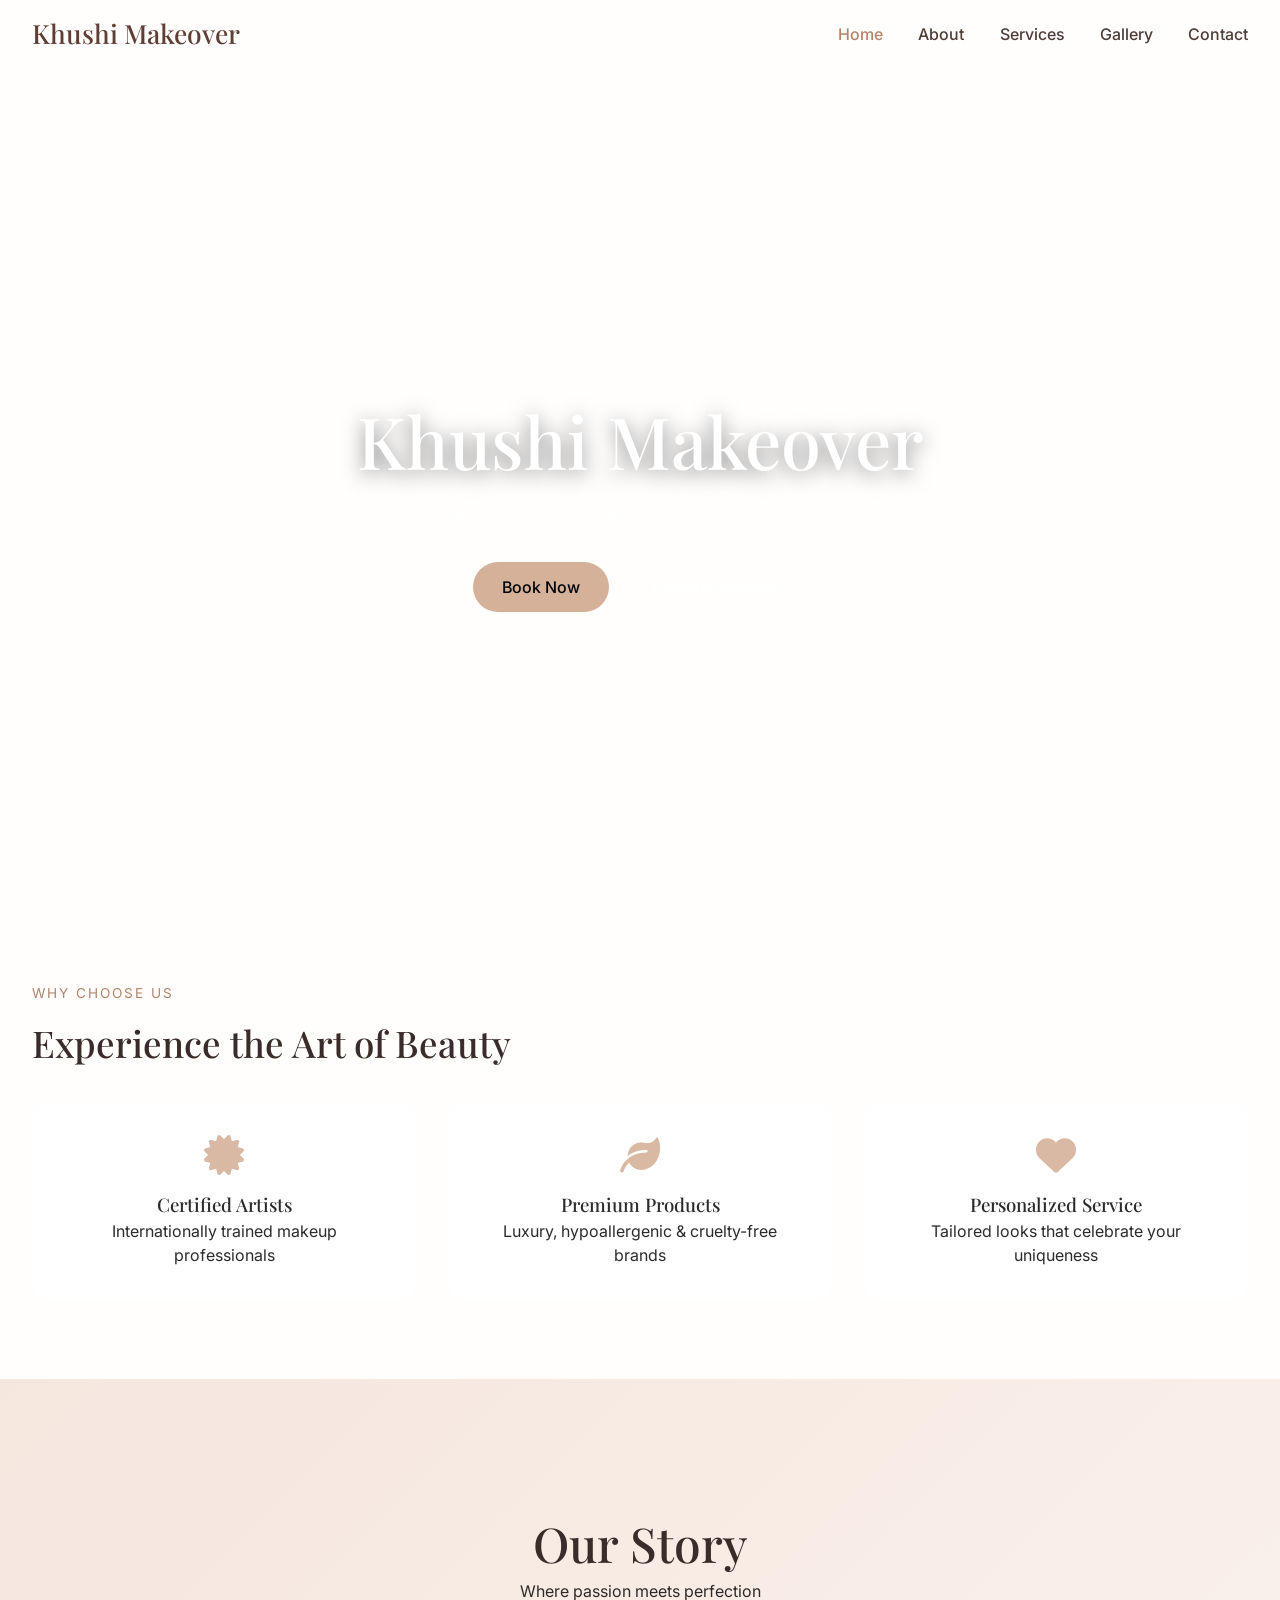
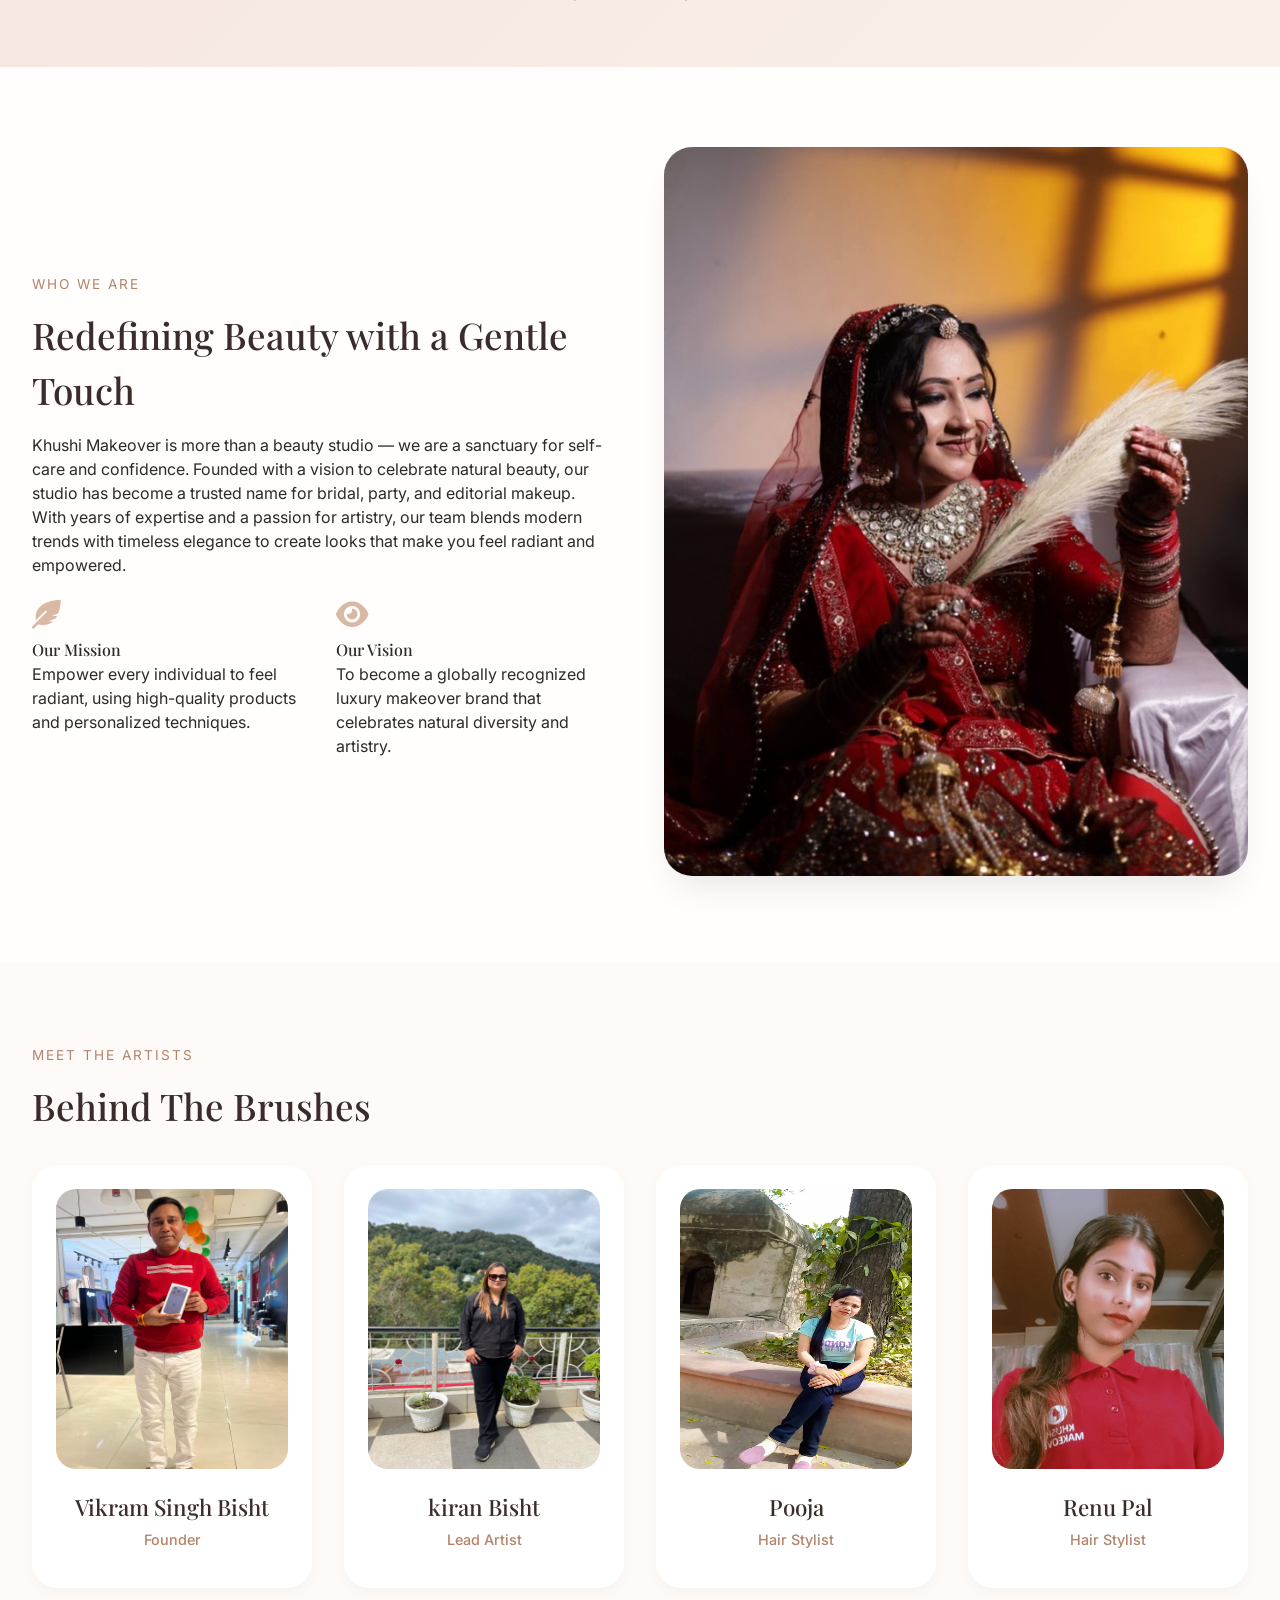
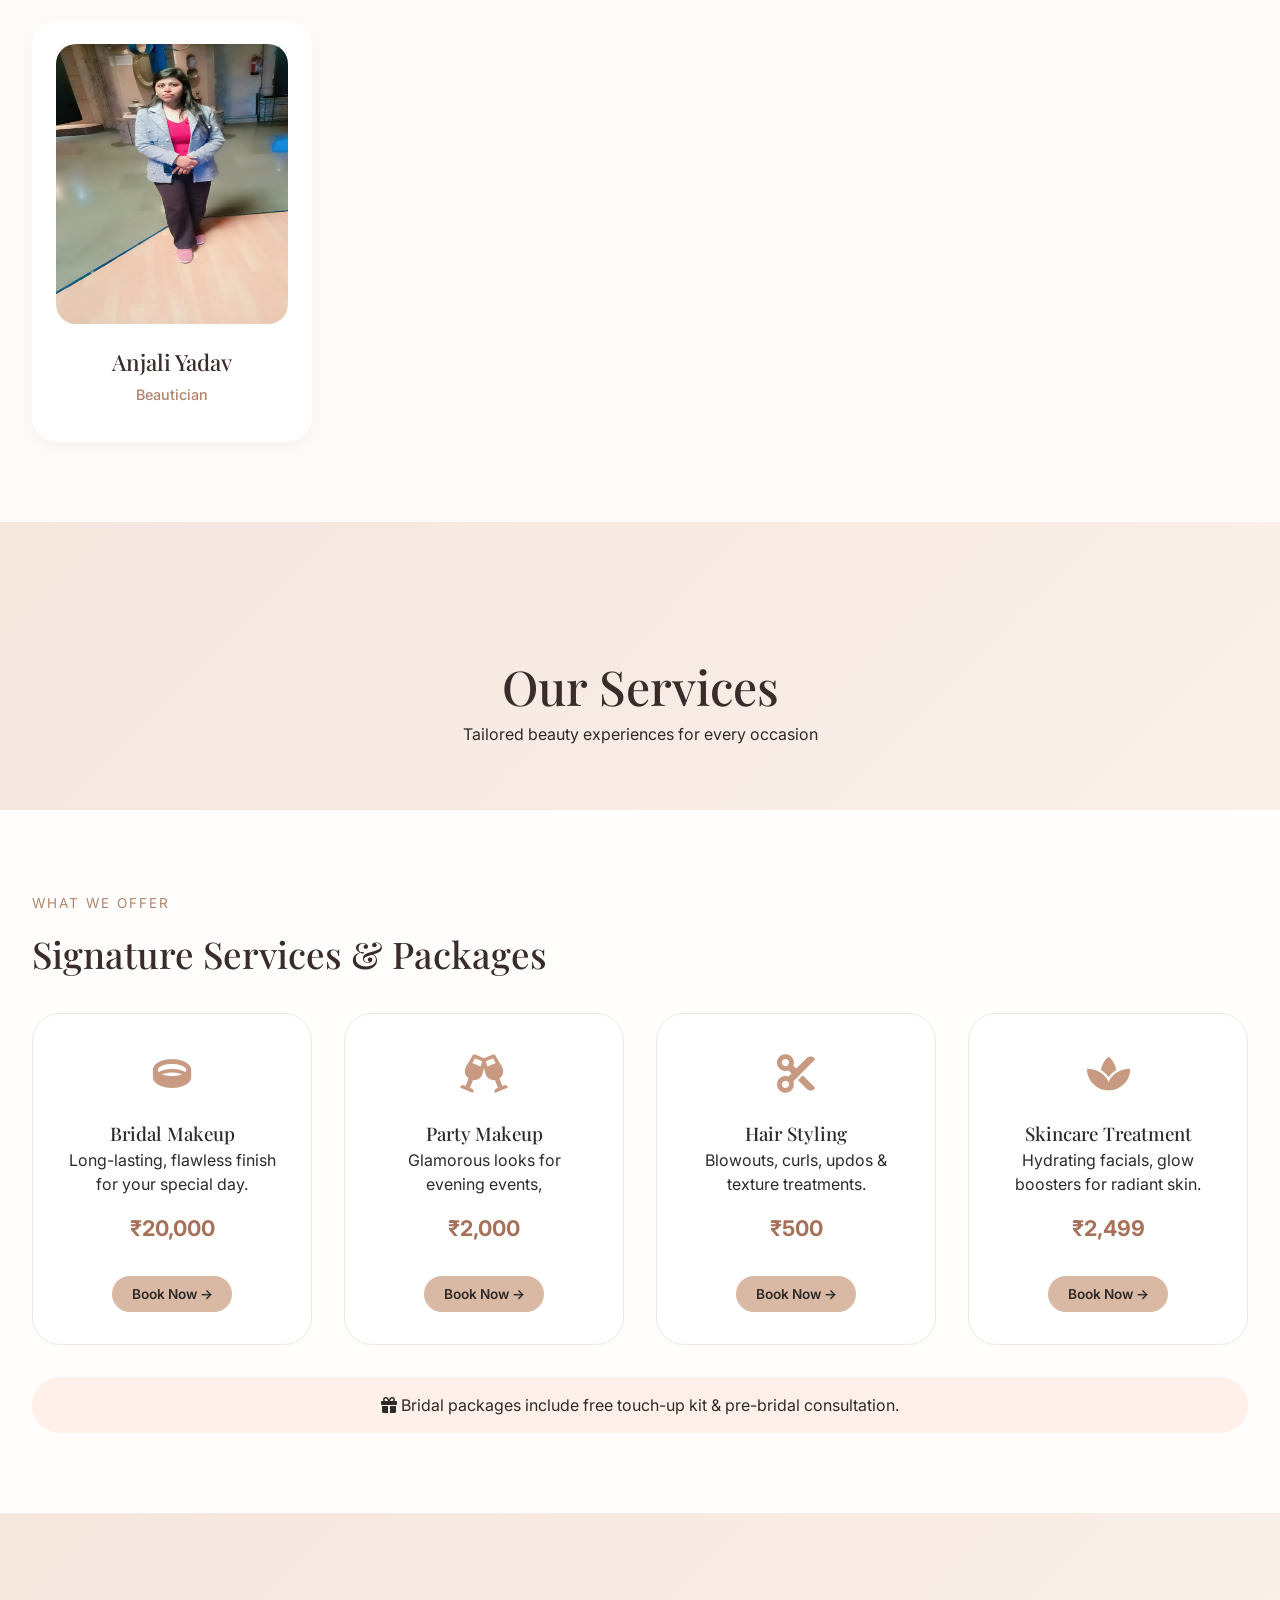
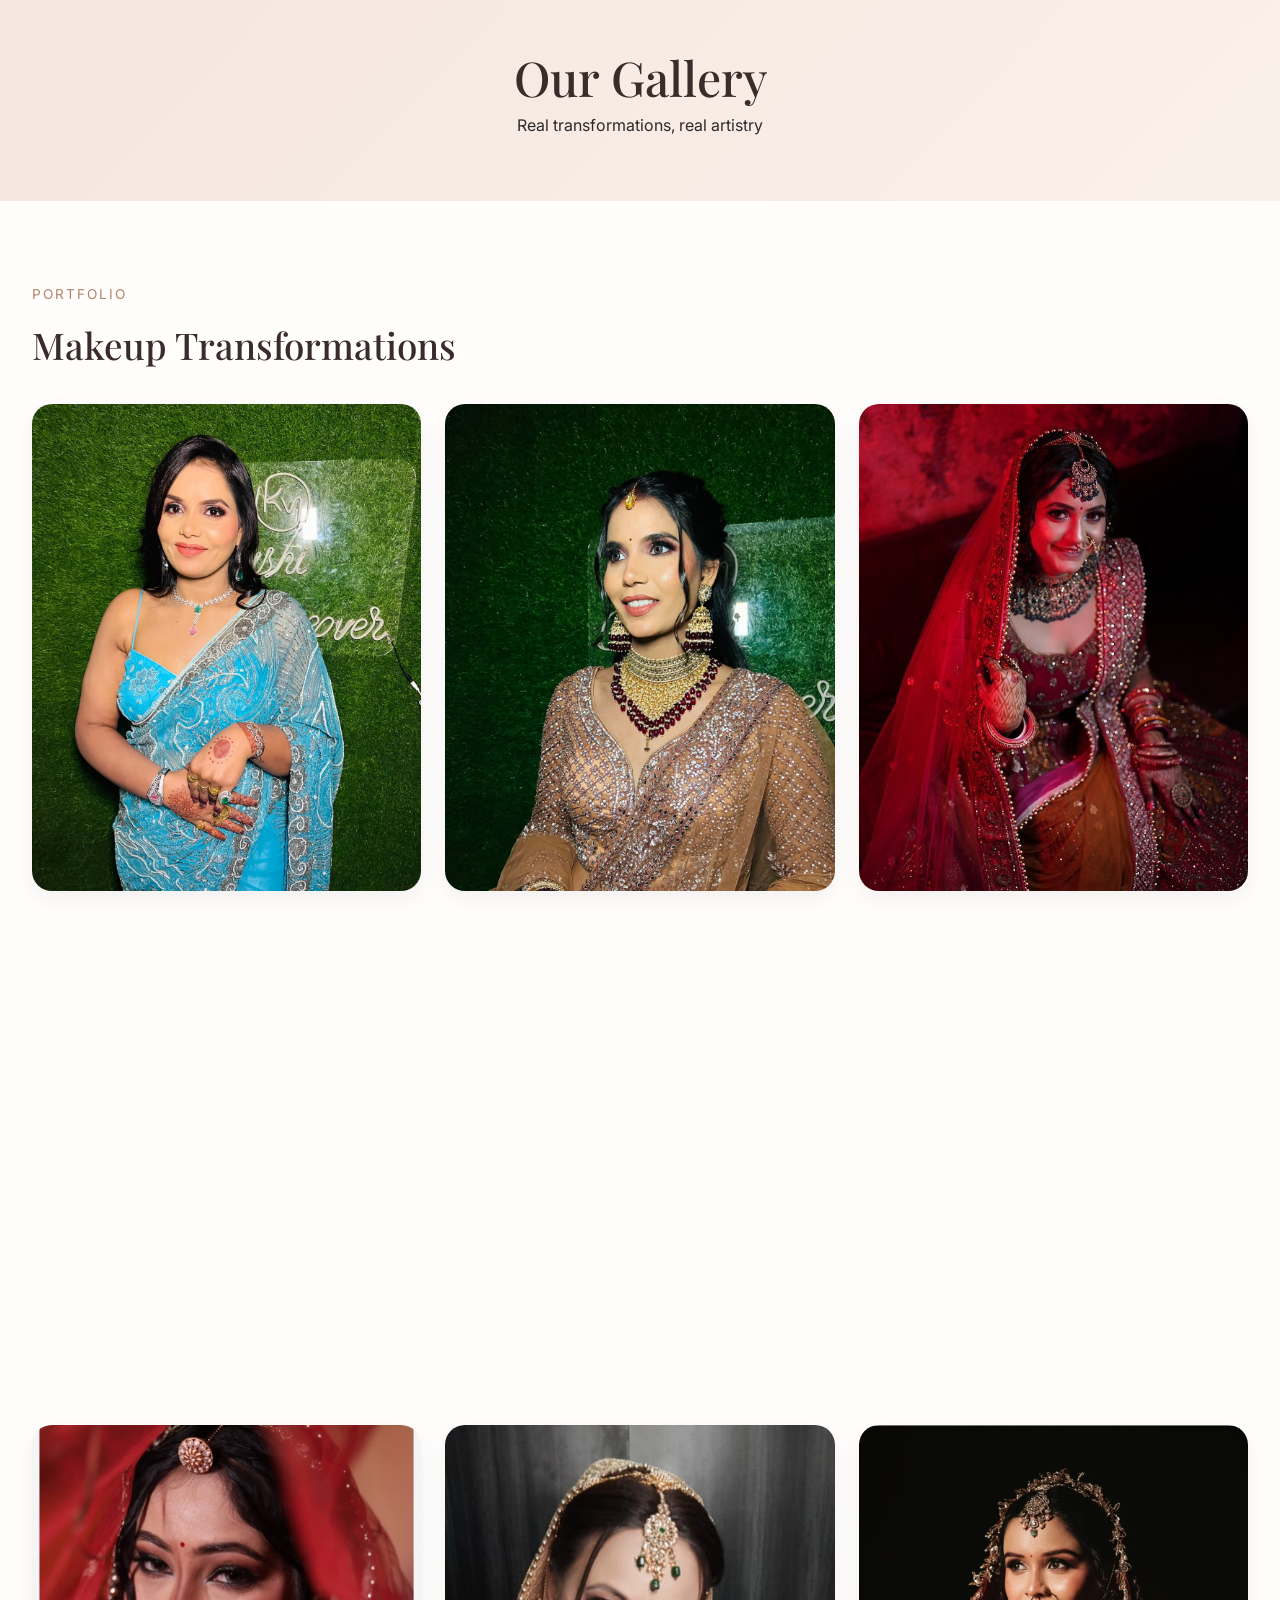
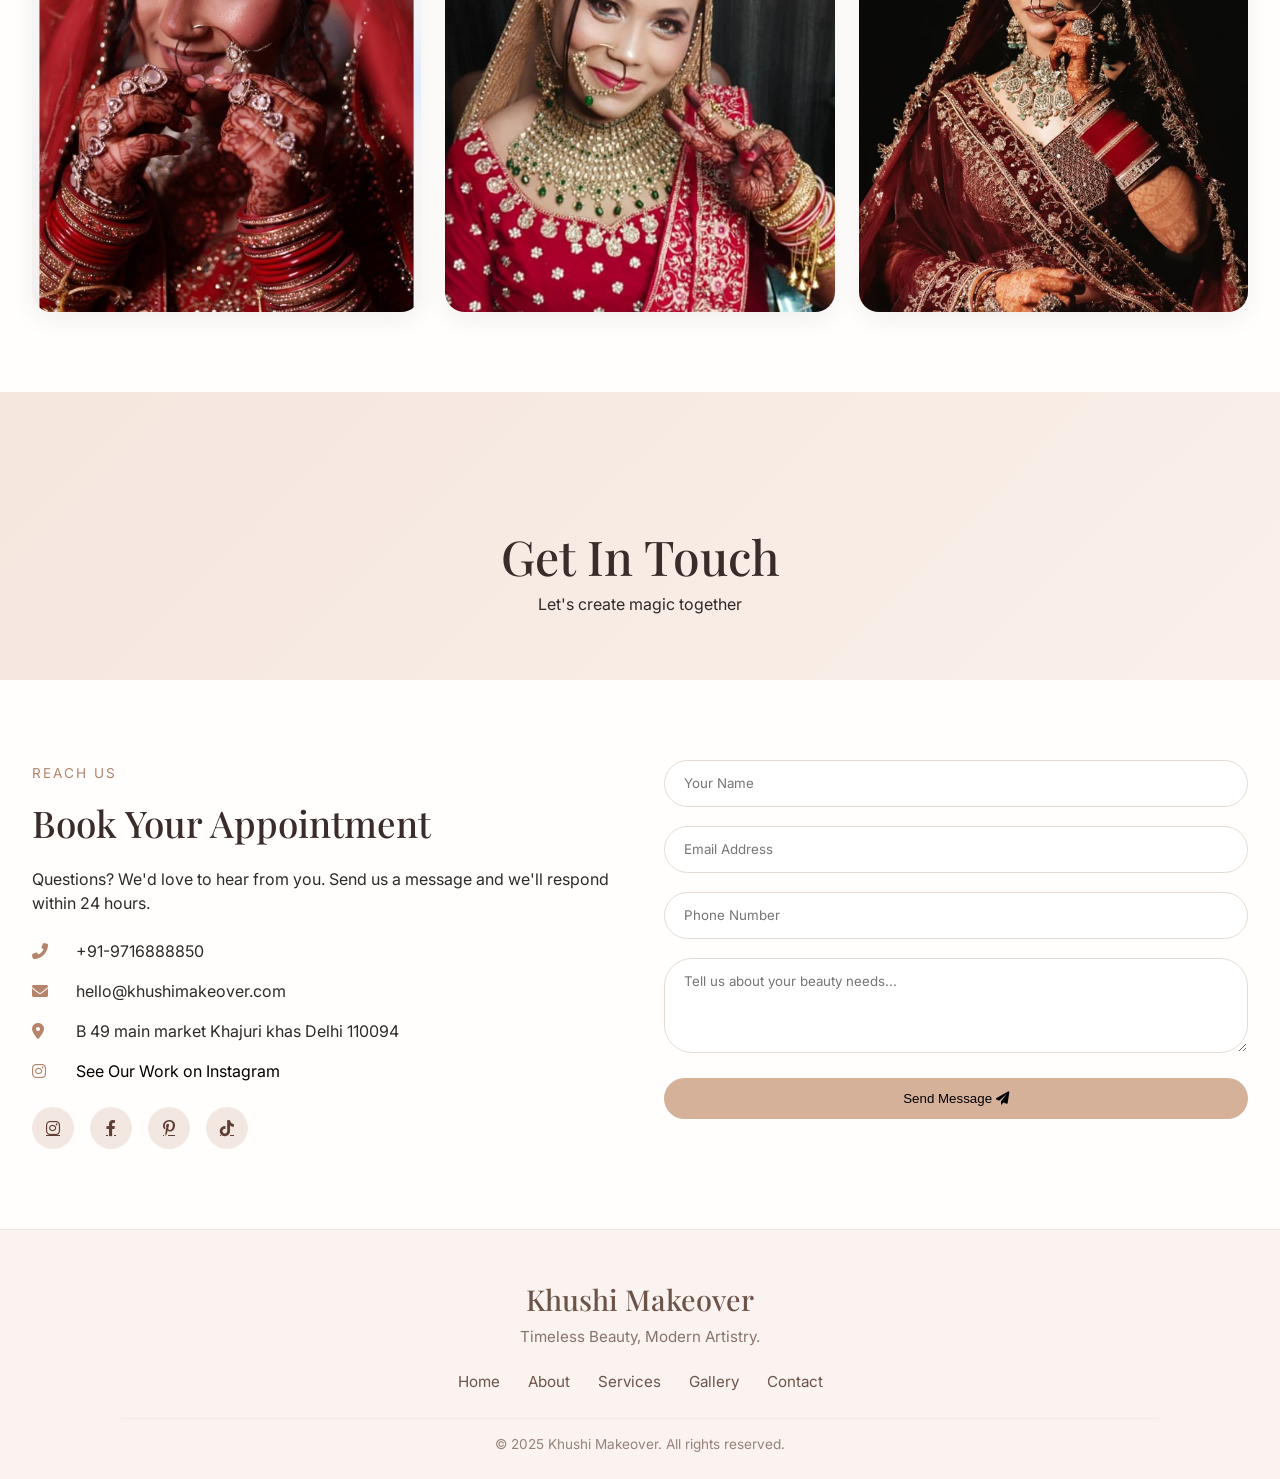
==== commit 3a200590: "js img fix" ====
--- a/index.html
+++ b/index.html
@@ -293,11 +293,11 @@
     </div>
 
     <div class="footer-links">
-      <a href="/index.html">Home</a>
-      <a href="/about.html">About</a>
-      <a href="/services.html">Services</a>
-      <a href="/gallery.html">Gallery</a>
-      <a href="/contact.html">Contact</a>
+      <a href="index.html">Home</a>
+      <a href="about.html">About</a>
+      <a href="services.html">Services</a>
+      <a href="gallery.html">Gallery</a>
+      <a href="contact.html">Contact</a>
     </div>
 
     <div class="footer-bottom">
